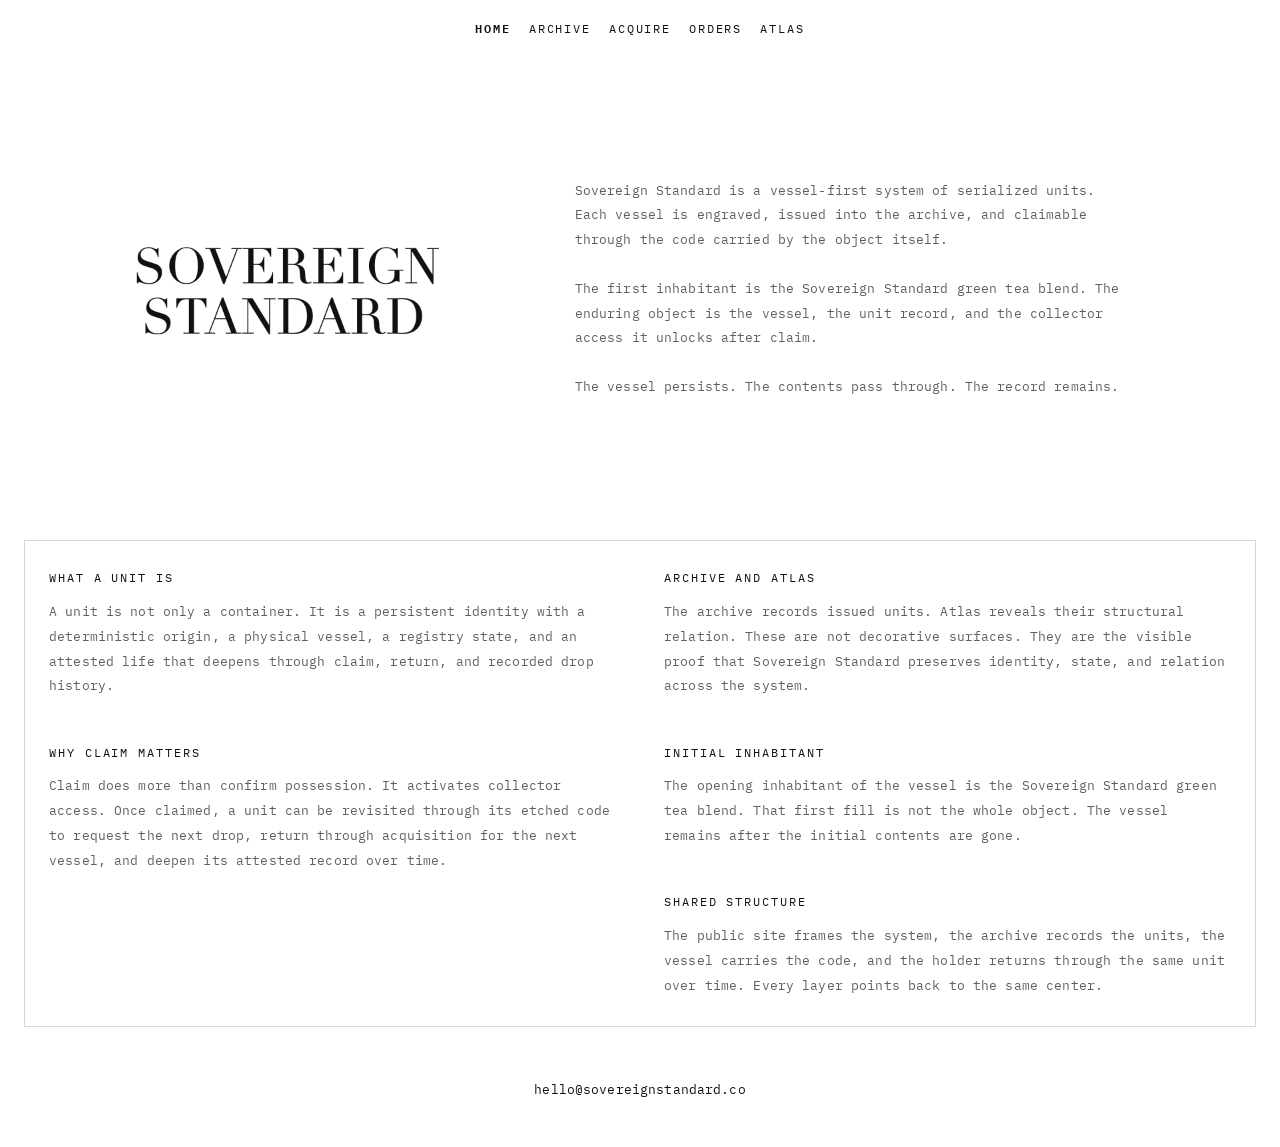
==== index.html @ 42eb6e59 "Publish site from private source" ====
<!DOCTYPE html>
<html lang="en">
<head>
  <meta charset="UTF-8">
  <meta name="viewport" content="width=device-width, initial-scale=1.0">
  <title>Sovereign Standard</title>
  <meta name="description" content="Serialized engraved vessels issued into a living archive. Claim a Sovereign Standard unit, continue through future drops, and deepen its attested record over time.">
  <link rel="canonical" href="https://sovereignstandard.co/">
  <link rel="icon" href="assets/favicons/favicon.ico" sizes="any">
  <link rel="icon" type="image/png" sizes="16x16" href="assets/favicons/favicon-16x16.png">
  <link rel="icon" type="image/png" sizes="32x32" href="assets/favicons/favicon-32x32.png">
  <link rel="icon" type="image/png" sizes="48x48" href="assets/favicons/favicon-48x48.png">
  <link rel="icon" type="image/png" sizes="64x64" href="assets/favicons/favicon-64x64.png">
  <link rel="icon" type="image/png" sizes="192x192" href="assets/favicons/android-chrome-192x192.png">
  <link rel="apple-touch-icon" sizes="180x180" href="assets/favicons/apple-touch-icon.png">
  <link rel="manifest" href="manifest.webmanifest">
  <meta property="og:type" content="website">
  <meta property="og:site_name" content="Sovereign Standard">
  <meta property="og:title" content="Sovereign Standard">
  <meta property="og:description" content="Serialized engraved vessels issued into a living archive. Claim a Sovereign Standard unit, continue through future drops, and deepen its attested record over time.">
  <meta property="og:url" content="https://sovereignstandard.co/">
  <meta property="og:image" content="https://sovereignstandard.co/assets/social-preview.svg">
  <meta name="twitter:card" content="summary_large_image">
  <meta name="twitter:title" content="Sovereign Standard">
  <meta name="twitter:description" content="Serialized engraved vessels issued into a living archive. Claim a Sovereign Standard unit, continue through future drops, and deepen its attested record over time.">
  <meta name="twitter:image" content="https://sovereignstandard.co/assets/social-preview.svg">
  <meta name="theme-color" content="#000000">
  <script>
    (() => {
      try {
        const navState = sessionStorage.getItem('sovereign-standard.nav');
        if (!navState) {
          return;
        }

        const parsed = JSON.parse(navState);
        if (!parsed || !parsed.to) {
          return;
        }

        if (parsed.to.includes('index.html') || parsed.to === '/' || parsed.to.endsWith('/')) {
          document.documentElement.classList.add('has-pending-nav');
          document.documentElement.dataset.navKind = parsed.kind || '';
          document.documentElement.dataset.navFrom = parsed.fromPage || '';
        }
      } catch {
      }
    })();
  </script>
  <link rel="stylesheet" href="style.css">
</head>
<body data-page="index">
  <main class="landing-page" aria-label="Sovereign Standard" data-fluid-root>
    <section class="landing-shell">
      <section
        class="landing-sequence is-hidden"
        aria-label="Sigil sequence"
        data-sigil-sequence
        data-sequence-mode="display"
        data-sequence-fps="8"
        data-sequence-autoplay="true"
      >
        <div class="sequence-stage">
          <img data-sequence-image alt="Sigil sequence frame">
        </div>
      </section>
    </section>
    <nav class="top-links site-object-nav" aria-label="Primary">
      <a href="index.html" class="landing-link nav-active" aria-current="page">Home</a>
      <a href="archive.html" class="landing-link" data-nav-kind="enter-archive">Archive</a>
      <a href="purchase.html" class="landing-link">Acquire</a>
      <a href="orders.html" class="landing-link">Orders</a>
      <a href="atlas.html" class="landing-link">Atlas</a>
    </nav>
    <section class="landing-intro-row" aria-label="Unit introduction">
      <section class="landing-lockup-block" aria-label="Sovereign Standard mark">
        <img
          src="assets/sovereign-standard-lockup.png"
          alt="Sovereign Standard"
          class="site-object-lockup"
          width="700"
          height="210"
        >
      </section>
      <section class="landing-brief landing-copy-block">
        <p>Sovereign Standard is a vessel-first system of serialized units. Each vessel is engraved, issued into the archive, and claimable through the code carried by the object itself.</p>
      <p>The first inhabitant is the Sovereign Standard green tea blend. The enduring object is the vessel, the unit record, and the collector access it unlocks after claim.</p>
        <p>The vessel persists. The contents pass through. The record remains.</p>
      </section>
    </section>
    <section class="panel section-stack landing-brief landing-system-section" aria-label="System structure">
      <div class="standard-unit-grid">
        <article class="standard-unit-block">
          <h3>What A Unit Is</h3>
          <p>A unit is not only a container. It is a persistent identity with a deterministic origin, a physical vessel, a registry state, and an attested life that deepens through claim, return, and recorded drop history.</p>
        </article>
        <article class="standard-unit-block">
          <h3>Why Claim Matters</h3>
          <p>Claim does more than confirm possession. It activates collector access. Once claimed, a unit can be revisited through its etched code to request the next drop, return through acquisition for the next vessel, and deepen its attested record over time.</p>
        </article>
        <article class="standard-unit-block">
          <h3>Archive And Atlas</h3>
          <p>The archive records issued units. Atlas reveals their structural relation. These are not decorative surfaces. They are the visible proof that Sovereign Standard preserves identity, state, and relation across the system.</p>
        </article>
        <article class="standard-unit-block">
          <h3>Initial Inhabitant</h3>
          <p>The opening inhabitant of the vessel is the Sovereign Standard green tea blend. That first fill is not the whole object. The vessel remains after the initial contents are gone.</p>
        </article>
        <article class="standard-unit-block">
          <h3>Shared Structure</h3>
          <p>The public site frames the system, the archive records the units, the vessel carries the code, and the holder returns through the same unit over time. Every layer points back to the same center.</p>
        </article>
      </div>
    </section>
    <section class="panel section-stack landing-brief site-contact site-contact-centered" aria-label="Contact">
      <a class="site-contact-link" href="mailto:hello@sovereignstandard.co">hello@sovereignstandard.co</a>
    </section>
  </main>
  <script src="site.js"></script>
  <script src="sigil-sequence.js"></script>
</body>
</html>
---- style.css ----
@import url("https://fonts.googleapis.com/css2?family=IBM+Plex+Mono:wght@400;500;600&display=swap");

:root {
  --bg: #ffffff;
  --panel: #ffffff;
  --panel-2: #ffffff;
  --line: #d8d8d8;
  --text: #111111;
  --muted: #5f5f5f;
  --accent: #111111;
  --mark-serif: Didot, "Bodoni 72", "Times New Roman", serif;
  --mono-sans: "IBM Plex Mono", "SFMono-Regular", Menlo, monospace;
  --step--1: 0.75rem;
  --step-0: 0.8125rem;
  --step-1: 0.9375rem;
  --step-2: clamp(1.0625rem, 0.98rem + 0.3vw, 1.18rem);
  --step-3: clamp(1.4rem, 1.08rem + 0.95vw, 1.9rem);
  --space-1: 0.35rem;
  --space-2: 0.55rem;
  --space-3: 0.8rem;
  --space-4: 1.1rem;
  --space-5: 1.5rem;
  --space-6: 2.1rem;
  --space-7: 3rem;
  --fluid-ease: cubic-bezier(0.24, 0.72, 0.3, 1);
  --fluid-duration-opacity: 220ms;
  --fluid-duration-shift: 320ms;
}

* {
  box-sizing: border-box;
}

html,
body {
  margin: 0;
  min-height: 100%;
  background: var(--bg);
  color: var(--text);
  font-family: var(--mono-sans);
}

body {
  min-height: 100vh;
}

html.has-pending-nav body {
  overflow: hidden;
}

[data-fluid-root] {
  transition:
    opacity var(--fluid-duration-opacity) var(--fluid-ease),
    transform var(--fluid-duration-shift) var(--fluid-ease),
    filter var(--fluid-duration-shift) var(--fluid-ease);
  will-change: opacity, transform, filter;
}

body.page-is-ready [data-fluid-root] {
  opacity: 1;
  transform: none;
  filter: blur(0);
}

body.page-is-entering[data-page="archive"] [data-fluid-root],
html.has-pending-nav body[data-page="archive"] [data-fluid-root] {
  opacity: 0;
  transform: translateY(3px) scale(0.998);
  filter: blur(1px);
  transition-duration: 180ms, 240ms, 240ms;
}

body.page-is-entering[data-page="unit"] [data-fluid-root],
html.has-pending-nav body[data-page="unit"] [data-fluid-root] {
  opacity: 0;
  transform: translateY(5px) scale(0.994);
  filter: blur(2px);
}

body.page-is-entering[data-page="index"] [data-fluid-root],
html.has-pending-nav body[data-page="index"] [data-fluid-root] {
  opacity: 0;
  transform: translateY(-5px) scale(1.002);
  filter: blur(2px);
}

body.page-is-exiting[data-nav-kind="enter-archive"] [data-fluid-root] {
  opacity: 0;
  transform: translateY(-2px) scale(1.001);
  filter: blur(1px);
}

body.page-is-exiting[data-nav-kind="focus-unit"] [data-fluid-root] {
  opacity: 0;
  transform: scale(0.996);
  filter: blur(2px);
}

body.page-is-exiting[data-nav-kind="return-archive"] [data-fluid-root],
body.page-is-exiting[data-nav-kind="return-index"] [data-fluid-root] {
  opacity: 0;
  transform: translateY(4px) scale(0.997);
  filter: blur(2px);
}

body.page-is-exiting[data-nav-kind="page-flow"] [data-fluid-root] {
  opacity: 0;
  transform: translateY(3px);
  filter: blur(2px);
}

.landing-page {
  width: 100%;
  max-width: 1440px;
  min-height: 100vh;
  display: grid;
  justify-items: center;
  align-content: start;
  padding: 18px 24px 44px;
  margin: 0 auto;
  position: relative;
}

.landing-shell {
  display: grid;
  gap: 0;
  justify-items: center;
  width: min(100%, 760px);
  margin: 0;
  position: relative;
  z-index: 1;
  transform: none;
}

.landing-threshold {
  min-height: 56vh;
  align-content: center;
}

.visually-hidden {
  position: absolute;
  width: 1px;
  height: 1px;
  padding: 0;
  margin: -1px;
  overflow: hidden;
  clip: rect(0, 0, 0, 0);
  white-space: nowrap;
  border: 0;
}

.landing-wordmark {
  display: block;
  width: fit-content;
  max-width: 75%;
  height: auto;
  margin: 0 auto;
  justify-self: center;
}

.landing-mark {
  display: grid;
  gap: 0.26em;
  width: fit-content;
  max-width: 100%;
  margin: 0 auto;
  color: var(--text);
  font-family: var(--mark-serif);
  font-size: clamp(2.05rem, 1.7rem + 1.35vw, 3.2rem);
  font-weight: 400;
  line-height: 0.9;
  letter-spacing: 0.075em;
  text-transform: uppercase;
  text-rendering: geometricPrecision;
  font-kerning: normal;
  font-variant-ligatures: discretionary-ligatures;
}

.landing-mark-line {
  display: block;
  width: fit-content;
  transform-origin: center center;
  white-space: nowrap;
}

.landing-mark-line-sovereign {
  letter-spacing: 0.088em;
  transform: scaleX(0.968);
}

.landing-mark-line-standard {
  letter-spacing: 0.128em;
  transform: scaleX(1.022);
}

.landing-sequence {
  position: absolute;
  inset: 0;
  display: grid;
  place-items: center;
  pointer-events: none;
}

.landing-sequence.is-hidden {
  display: none;
}

.sequence-stage {
  width: clamp(140px, 24vw, 300px);
  max-width: 100%;
  aspect-ratio: 1 / 1;
  display: grid;
  place-items: center;
}

.sequence-stage img {
  width: 100%;
  height: 100%;
  object-fit: contain;
  display: block;
}

.landing-link {
  font-size: var(--step--1);
  letter-spacing: 0.16em;
  text-transform: uppercase;
}

.landing-archive-cta {
  width: 100%;
  display: flex;
  justify-content: flex-end;
  margin-top: var(--space-6);
}

.landing-archive-button {
  display: inline-flex;
  align-items: center;
  justify-content: center;
  min-height: 40px;
  padding: 0.7rem 0.95rem;
  border: 1px solid var(--line);
}

.landing-archive-button:hover {
  text-decoration: none;
  border-color: var(--text);
}

.top-links {
  display: flex;
  flex-wrap: wrap;
  align-items: center;
  gap: var(--space-5);
  margin-bottom: var(--space-3);
}

.site-object-nav {
  width: 100%;
  justify-content: center;
  gap: var(--space-4);
  margin-bottom: var(--space-6);
}

.site-object-lockup {
  display: block;
  width: clamp(175px, 35vw, 400px);
  max-width: 100%;
  height: auto;
  margin: 0 auto;
}

.site-object-lockup-link {
  display: block;
  width: fit-content;
  margin: 0 auto;
}

.site-object-lockup-link:hover {
  text-decoration: none;
}

.site-object-nav .nav {
  color: var(--muted);
}

.site-object-nav .nav-active {
  color: var(--text);
  font-weight: 600;
}

.landing-actions-top {
  margin-bottom: var(--space-6);
}

.landing-brief {
  width: 100%;
  margin: 48px 0 0;
  display: grid;
  gap: var(--space-5);
}

.landing-intro-row {
  width: calc(100% - 36px);
  display: grid;
  grid-template-columns: minmax(220px, 0.72fr) minmax(0, 1fr);
  gap: var(--space-5);
  align-items: center;
  margin-top: var(--space-4);
}

.landing-copy-block {
  width: calc(100% - 90px);
  margin: 0 0 var(--space-6);
  justify-self: stretch;
  padding-left: 18px;
  padding-right: 18px;
  box-sizing: border-box;
  color: var(--muted);
  font-size: var(--step-0);
  line-height: 1.9;
  letter-spacing: 0.01em;
}

.landing-lockup-block {
  width: 100%;
  margin: 0 0 var(--space-6);
}

.landing-lockup-block .site-object-lockup {
  border: 0;
}

.landing-system-section {
  margin-top: var(--space-4);
  margin-bottom: var(--space-6);
}

.landing-brief-head {
  display: grid;
  gap: var(--space-2);
  max-width: none;
}

.landing-brief-head .page-intro {
  max-width: none;
}

.trust-grid,
.archive-guide-grid {
  display: grid;
  grid-template-columns: repeat(2, minmax(0, 1fr));
  gap: var(--space-4);
}

.archive-guide-grid {
  gap: calc(var(--space-4) * 3);
}

.trust-card,
.archive-guide-item {
  display: grid;
  gap: var(--space-3);
}

.trust-card {
  color: var(--muted);
  font-size: var(--step-0);
  line-height: 1.72;
  letter-spacing: 0.01em;
  gap: var(--space-2);
}

.trust-card h2 {
  font-size: var(--step--1);
  line-height: 1.5;
  font-weight: 400;
  letter-spacing: 0.16em;
}

.trust-card p {
  font-size: var(--step-0);
  line-height: 1.72;
  letter-spacing: 0.01em;
}

.landing-action-primary {
  color: var(--text);
  font-weight: 600;
}

a {
  color: inherit;
  text-decoration: none;
}

a:hover {
  text-decoration: underline;
}

.nav {
  display: inline-block;
  margin: 0;
  letter-spacing: 0.16em;
  text-transform: uppercase;
  font-size: var(--step--1);
  line-height: 1.5;
}

h1,
h2,
h3,
p {
  margin: 0;
}

h1 {
  font-size: clamp(1.6rem, 2.1vw, 2.05rem);
  font-weight: 500;
  line-height: 1.08;
  letter-spacing: 0.1em;
  text-transform: uppercase;
  font-family: var(--mono-sans);
}

h2 {
  font-size: var(--step--1);
  font-weight: 400;
  line-height: 1.45;
  letter-spacing: 0.16em;
  text-transform: uppercase;
  font-family: var(--mono-sans);
}

h3 {
  font-size: var(--step-0);
  font-weight: 500;
  line-height: 1.5;
  letter-spacing: 0.12em;
  font-family: var(--mono-sans);
  text-transform: uppercase;
}

.lede,
.muted {
  color: var(--muted);
}

.ledger-list {
  display: grid;
  gap: var(--space-4);
}

.ledger-card {
  border: 1px solid var(--line);
  padding: var(--space-4);
  display: grid;
  gap: var(--space-4);
}

.ledger-card-head {
  display: flex;
  align-items: baseline;
  justify-content: space-between;
  gap: var(--space-3);
  flex-wrap: wrap;
}

.invoice-list {
  display: grid;
  gap: var(--space-2);
  align-content: start;
}

.invoice-columns {
  display: grid;
  grid-template-columns: repeat(2, minmax(0, 1fr));
  gap: var(--space-4);
  align-items: start;
}

.invoice-row {
  display: flex;
  align-items: baseline;
  gap: var(--space-2);
  flex-wrap: wrap;
  line-height: 1.85;
  min-height: 1.85em;
}

.invoice-label {
  color: var(--muted);
  min-width: 9rem;
}

.order-grid-three {
  grid-template-columns: minmax(0, 1.7fr) minmax(6.5rem, 0.8fr) minmax(8.5rem, 1fr);
}

.lede {
  font-size: var(--step-1);
  line-height: 1.75;
  letter-spacing: 0.01em;
}

.panel {
  background: var(--panel);
  border: 1px solid var(--line);
  border-radius: 0;
  padding: calc(var(--space-5) - 0.1rem) var(--space-5);
  box-shadow: none;
}

.archive-page,
.artifact-page {
  width: 100%;
  max-width: 1440px;
  margin: 0 auto;
  padding: 18px 24px 44px;
  font-family: var(--mono-sans);
}

.page-header {
  max-width: 760px;
  margin-left: 18px;
  margin-right: 18px;
  margin-bottom: var(--space-6);
  padding-bottom: var(--space-5);
  border-bottom: 1px solid var(--line);
}

.artifact-header {
  max-width: none;
}

.archive-page .page-header,
.landing-page .artifact-header {
  max-width: none;
  margin-bottom: var(--space-4);
}

.landing-page .artifact-header {
  width: calc(100% - 36px);
  justify-self: stretch;
}

.archive-page .page-header {
  padding-bottom: 0;
}

.archive-header {
  display: grid;
  gap: 0;
  align-items: start;
}

.archive-title {
  display: grid;
  gap: 14px;
}

.archive-title::after {
  content: "";
  display: block;
  width: 100%;
  border-bottom: 1px solid var(--line);
}

.archive-guide {
  max-width: none;
  margin: var(--space-4) 0 var(--space-3);
  border: 0;
  gap: var(--space-3);
}

.site-contact,
.landing-contact {
  margin-top: var(--space-4);
  gap: var(--space-2);
  align-items: start;
}

.site-contact {
  border: 0;
  padding: 0;
  background: transparent;
}

.site-contact-centered {
  align-items: center;
  justify-items: center;
  text-align: center;
}

.site-contact-label,
.landing-contact-label {
  margin: 0;
  color: var(--muted);
  font-size: var(--step--1);
  line-height: 1.5;
  letter-spacing: 0.16em;
  text-transform: uppercase;
}

.site-contact-link,
.landing-contact-link {
  display: inline-block;
  color: var(--text);
  font-size: var(--step-0);
  line-height: 1.9;
  letter-spacing: 0.01em;
  text-transform: none;
  word-break: break-word;
}

.site-contact-link:hover,
.landing-contact-link:hover {
  text-decoration: none;
}

.archive-controls-row {
  display: flex;
  align-items: center;
  justify-content: space-between;
  gap: var(--space-4);
  flex-wrap: wrap;
}

.archive-guide-item {
  color: var(--muted);
  font-size: var(--step-0);
  line-height: 1.72;
  letter-spacing: 0.01em;
  gap: var(--space-2);
}

.archive-guide-item h3 {
  font-size: var(--step--1);
  line-height: 1.5;
  font-weight: 400;
  letter-spacing: 0.16em;
}

.page-kicker {
  margin: 0 0 var(--space-2);
  color: var(--muted);
  font-size: var(--step--1);
  letter-spacing: 0.16em;
  text-transform: uppercase;
}

.page-title {
  margin: 0;
  font-size: var(--step-3);
  line-height: 1.12;
  font-weight: 500;
  letter-spacing: 0.14em;
  text-transform: uppercase;
}

.page-intro,
.artifact-section,
.system-grid {
  color: var(--muted);
  font-size: var(--step-0);
  line-height: 1.9;
  letter-spacing: 0.01em;
}

.admin-panel {
  max-width: 720px;
}

.admin-form .order-select {
  width: 100%;
}

.page-intro {
  max-width: 44ch;
  margin: var(--space-3) 0 0;
}

.artifact-header .page-intro {
  max-width: none;
}

.archive-page .page-intro {
  max-width: none;
  white-space: normal;
  overflow-wrap: anywhere;
}

.archive-search-row {
  display: flex;
  align-items: center;
  gap: var(--space-3);
  flex-wrap: wrap;
  justify-content: flex-end;
  margin: 0;
  padding-top: var(--space-3);
  padding-bottom: var(--space-3);
}

.archive-filter-row {
  display: grid;
  gap: var(--space-4);
  margin: 0;
  padding: 0;
}

.archive-search {
  display: grid;
  max-width: 320px;
}

.archive-count {
  margin: 0;
  color: var(--muted);
  font-size: var(--step-0);
  line-height: 1.85;
  letter-spacing: 0.01em;
}

.archive-search input {
  width: 100%;
  min-height: 40px;
  border: 1px solid var(--line);
  border-radius: 0;
  background: var(--bg);
  color: var(--text);
  font: inherit;
  font-size: var(--step-0);
  line-height: 1.45;
  padding: 0.7rem 0.8rem;
  appearance: none;
}

.archive-search input:focus {
  outline: none;
  border-color: var(--text);
}

.archive-search input::placeholder {
  color: var(--muted);
}

.artifact-header,
.artifact-section {
  margin-left: 18px;
  margin-right: 18px;
}

.artifact-section {
}

.system-grid {
  column-count: 2;
  column-gap: var(--space-7);
  max-width: 980px;
  column-fill: balance;
}

.system-grid p {
  break-inside: avoid;
  margin-bottom: var(--space-5);
}

.system-grid + .site-footer,
.archive-page .system-grid + .site-footer {
  margin-top: 84px;
}

.site-footer {
  margin-top: var(--space-6);
  text-align: center;
}

.archive-page .system-grid,
.archive-page .system-grid + .site-footer,
.archive-page .system-grid ~ .site-footer {
  max-width: 980px;
}

.artifact-section strong {
  font-weight: 400;
  color: var(--text);
}

.unit-pagination {
  display: grid;
  grid-template-columns: repeat(2, minmax(0, max-content));
  gap: var(--space-4);
  align-items: center;
  justify-content: space-between;
  margin-top: var(--space-4);
  margin-bottom: var(--space-5);
}

.unit-pagination-link {
  color: var(--muted);
  font-size: var(--step--1);
  letter-spacing: 0.16em;
  text-transform: uppercase;
}

.unit-pagination-link[aria-disabled="true"] {
  opacity: 0.45;
  pointer-events: none;
  text-decoration: none;
}

.section-stack {
  display: grid;
  gap: var(--space-4);
}

.section-head {
  display: grid;
  gap: var(--space-1);
}

.continuation-history-head,
.continuation-history-head p {
  width: 100%;
  max-width: none;
}

.orders-section {
  border: 0;
}

.order-overview-layout > .state-section {
  border: 0;
}

.verification-section {
  margin-top: var(--space-4);
}

.standard-unit-section {
  margin-top: var(--space-4);
}

.standard-unit-grid {
  column-count: 2;
  column-gap: var(--space-7);
}

.standard-unit-block {
  display: grid;
  gap: var(--space-3);
  min-width: 0;
  break-inside: avoid;
  margin: 0 0 var(--space-6);
  padding-top: var(--space-1);
  padding-bottom: var(--space-1);
}

.standard-unit-block h3 {
  font-size: var(--step--1);
  line-height: 1.5;
  font-weight: 400;
  letter-spacing: 0.16em;
  text-transform: uppercase;
  color: var(--text);
}

.standard-unit-block p,
.standard-unit-list {
  color: var(--muted);
  font-size: var(--step-0);
  line-height: 1.9;
  letter-spacing: 0.01em;
}

.standard-unit-block p + p,
.standard-unit-block p + .standard-unit-list,
.standard-unit-block .standard-unit-list + p {
  margin-top: -0.1rem;
}

.standard-unit-list {
  margin: 0;
  padding-left: 1.1rem;
}

.standard-unit-list li + li {
  margin-top: 0.2rem;
}

.order-layout {
  max-width: 980px;
  display: block;
}

.order-overview-layout {
  display: grid;
  grid-template-columns: minmax(0, 1fr) auto;
  gap: var(--space-4);
  align-items: stretch;
}

.order-overview-layout > .panel {
  height: 100%;
}

.order-overview-layout .state-section {
  margin-top: 0;
}

.orders-intro-section .page-intro {
  max-width: none;
}

.order-overview-media {
  display: grid;
  padding: 0;
  overflow: hidden;
}

.order-overview-stage {
  height: 100%;
  aspect-ratio: 1 / 1;
}

.order-overview-stage img {
  display: block;
  height: 100%;
  width: auto;
  aspect-ratio: 1 / 1;
  object-fit: cover;
}

.purchase-layout {
  display: grid;
  width: 100%;
  max-width: none;
  grid-template-columns: repeat(3, minmax(0, 1fr));
  column-gap: var(--space-3);
  row-gap: var(--space-5);
  align-items: stretch;
  margin-left: 0;
  margin-right: 0;
  padding-left: 18px;
  padding-right: 18px;
}

.purchase-order-column {
  margin-right: var(--space-2);
}

.purchase-order-column,
.purchase-sequence-column {
  min-width: 0;
}

.purchase-order-column {
  border: 0;
}

.purchase-sequence-column {
  border: 0;
  display: flex;
  flex-direction: column;
  justify-content: flex-start;
}

.purchase-note {
  max-width: none;
  color: var(--muted);
}

.purchase-order-column .section-head {
  display: grid;
  gap: 1em;
}

.purchase-sequence-stage {
  width: 100%;
  aspect-ratio: 1 / 1;
  overflow: hidden;
  flex: 0 0 auto;
}

.purchase-sequence-stage img {
  width: 100%;
  height: 100%;
  object-fit: cover;
  display: block;
}

.order-form {
  max-width: none;
}

.archive-range-row,
.claim-grid {
  display: grid;
  grid-template-columns: repeat(2, minmax(0, 1fr));
  gap: 1rem;
}

.archive-filter-links {
  display: flex;
  flex-wrap: wrap;
  gap: var(--space-4);
}

.archive-filter-link {
  font-size: var(--step--1);
  letter-spacing: 0.16em;
  text-transform: uppercase;
  color: var(--muted);
  text-decoration: none;
}

.archive-filter-link:hover {
  text-decoration: none;
  color: var(--text);
}

.archive-filter-link.is-active {
  color: var(--text);
  font-weight: 600;
}

.order-grid {
  display: grid;
  grid-template-columns: repeat(2, minmax(0, 1fr));
  gap: 1rem;
}

.order-field {
  display: grid;
  gap: var(--space-2);
  min-width: 0;
  color: var(--muted);
  font-size: var(--step--1);
  letter-spacing: 0.16em;
  text-transform: uppercase;
}

.order-helper-note {
  display: block;
  max-width: 100%;
  overflow-wrap: anywhere;
  font-size: var(--step-0);
  line-height: 1.9;
  letter-spacing: 0.01em;
  text-transform: none;
}

.order-total-head {
  margin-top: var(--space-2);
}

.order-total {
  display: grid;
  gap: 0;
}

.order-type-note {
  flex: 1 1 280px;
}

.order-field input,
.order-field select,
.order-field textarea {
  width: 100%;
  min-height: 40px;
  height: 40px;
  border: 1px solid var(--line);
  border-radius: 0;
  background: var(--bg);
  color: var(--text);
  font: inherit;
  font-size: var(--step-0);
  line-height: 1.55;
  padding: 0.7rem 0.8rem;
  appearance: none;
  text-transform: none;
  letter-spacing: 0.01em;
}

.order-field input[type="number"] {
  -moz-appearance: textfield;
}

.order-field input[type="number"]::-webkit-outer-spin-button,
.order-field input[type="number"]::-webkit-inner-spin-button {
  -webkit-appearance: none;
  margin: 0;
}


.order-honeypot {
  position: absolute;
  left: -9999px;
  width: 1px;
  height: 1px;
  opacity: 0;
  pointer-events: none;
}

.order-field textarea {
  resize: vertical;
  min-height: 160px;
}

.order-field input:focus,
.order-field select:focus,
.order-field textarea:focus {
  outline: none;
  border-color: var(--text);
}

.order-panel {
  display: grid;
  gap: var(--space-4);
  padding: var(--space-4) 0 0;
  border-top: 1px solid var(--line);
}

.order-panel.is-hidden {
  display: none;
}

.order-actions {
  display: grid;
  gap: var(--space-3);
}

.order-submit {
  appearance: none;
  width: fit-content;
  min-height: 40px;
  border: 1px solid var(--text);
  background: transparent;
  color: var(--text);
  font: inherit;
  font-size: var(--step--1);
  letter-spacing: 0.16em;
  text-transform: uppercase;
  padding: 0.75rem 0.95rem;
  cursor: pointer;
}

.order-submit:hover {
  background: var(--text);
  color: var(--bg);
}

.order-submit[disabled] {
  opacity: 0.42;
  color: var(--muted);
  border-color: var(--line);
  background: transparent;
  cursor: not-allowed;
}

.order-status[data-tone="success"] {
  color: var(--text);
}

.order-status[data-tone="error"] {
  color: #7a2d2d;
}

.state-section {
  margin-top: var(--space-3);
}

.unit-state-section {
  border: 0;
}

.unit-identity-section,
.unit-entry-section,
.holder-panel-section {
  margin-top: var(--space-4);
}

.continuation-history-head {
  margin-top: var(--space-4);
}

.unit-identity-grid {
  display: grid;
  grid-template-columns: minmax(280px, 0.95fr) minmax(0, 1.25fr);
  gap: var(--space-4);
  align-items: start;
}

.unit-threshold-panel {
  padding-right: var(--space-2);
}

.unit-summary-grid {
  display: grid;
  grid-template-columns: repeat(3, minmax(0, 1fr));
  gap: var(--space-3);
}

.unit-summary-card {
  border: 1px solid var(--line);
  padding: var(--space-3);
  display: grid;
  gap: var(--space-2);
  min-height: 110px;
}

.unit-summary-card-wide {
  grid-column: span 3;
}

.unit-summary-label {
  margin: 0;
  color: var(--muted);
  font-size: var(--step--1);
  letter-spacing: 0.16em;
  text-transform: uppercase;
}

.unit-summary-value {
  margin: 0;
  color: var(--text);
  font-size: var(--step-0);
  line-height: 1.65;
  letter-spacing: 0.01em;
}

.unit-entry-panel,
.holder-panel {
  display: grid;
  gap: var(--space-4);
}

.holder-panel {
  margin-top: var(--space-5);
}

.entry-panel-copy,
.holder-panel-empty {
  max-width: 72ch;
}

.entry-panel-copy-compact {
  max-width: 60ch;
}

.entry-access-shell {
  display: grid;
  grid-template-columns: minmax(220px, 0.72fr) minmax(0, 1fr);
  gap: var(--space-4);
  align-items: start;
}

.entry-access-status {
  border: 1px solid var(--line);
  padding: var(--space-4);
  display: grid;
  gap: var(--space-2);
}

.entry-access-label,
.holder-status-label {
  margin: 0;
  color: var(--muted);
  font-size: var(--step--1);
  letter-spacing: 0.16em;
  text-transform: uppercase;
}

.entry-access-value,
.holder-status-value {
  margin: 0;
  color: var(--text);
  font-size: var(--step-1);
  line-height: 1.6;
}

.entry-access-note,
.holder-status-note {
  margin: 0;
  color: var(--muted);
}

.holder-status-grid {
  display: grid;
  grid-template-columns: repeat(auto-fit, minmax(180px, 1fr));
  gap: var(--space-3);
}

.holder-request-shell {
  display: grid;
  grid-template-columns: repeat(2, minmax(0, 1fr));
  gap: var(--space-3);
  align-items: start;
  width: min(100%, 760px);
  max-width: 100%;
}

.holder-request-card,
.holder-status-card {
  padding: 0;
  display: grid;
  gap: var(--space-3);
}

.holder-readout {
  min-height: 100%;
  align-content: start;
}

.holder-request-state {
  margin: 0;
  color: var(--text);
  font-size: clamp(1.3rem, 2vw, 1.7rem);
  line-height: 1.25;
  letter-spacing: 0.02em;
}

.holder-request-copy {
  margin: 0;
  color: var(--text);
  font-size: var(--step-0);
  line-height: 1.8;
  letter-spacing: 0.01em;
}

.holder-panel-grid {
  display: grid;
  grid-template-columns: repeat(2, minmax(0, 1fr));
  gap: var(--space-4);
}

.holder-panel-grid-single {
  grid-template-columns: minmax(0, 1fr);
}

.holder-panel-block {
  display: grid;
  gap: var(--space-3);
  padding-top: var(--space-1);
}

.holder-panel-block h3 {
  margin: 0;
  color: var(--text);
  font-size: var(--step--1);
  line-height: 1.5;
  font-weight: 400;
  letter-spacing: 0.16em;
  text-transform: uppercase;
}

.holder-panel-block p,
.entry-panel-copy p {
  margin: 0;
}

.state-panel,
.state-block,
.claim-form {
  display: grid;
  gap: var(--space-4);
}

.state-label {
  color: var(--text);
  font-size: clamp(1rem, 1.8vw, 1.2rem);
  letter-spacing: 0.18em;
  text-transform: uppercase;
}

.state-detail {
  color: var(--text);
  font-size: var(--step-0);
  line-height: 1.8;
}

.claim-actions {
  display: grid;
  gap: var(--space-3);
  justify-items: stretch;
}

.claim-actions-inline {
  grid-template-columns: repeat(auto-fit, minmax(180px, max-content));
  align-items: start;
}

.claim-note {
  width: 100%;
  max-width: none;
  white-space: normal;
}

.claim-actions .order-submit {
  justify-self: start;
}

.order-submit-secondary {
  background: transparent;
  color: var(--muted);
  border-color: var(--line);
}

.order-submit-secondary:hover,
.order-submit-secondary:focus-visible {
  color: var(--text);
  border-color: var(--text);
}

.code-wrap {
  overflow-wrap: anywhere;
  word-break: break-word;
}

html:has(body[data-page="atlas"]),
body[data-page="atlas"] {
  min-height: 100%;
  background: #000000;
  overflow-x: hidden;
  overflow-y: auto;
}

.atlas-screen {
  width: 100%;
  max-width: 1440px;
  margin: 0 auto;
  position: relative;
  display: block;
  min-height: 100dvh;
  padding: 18px 24px 44px;
  color: #ffffff;
  background: #000000;
  overflow: visible;
}

.atlas-lockup {
  filter: invert(1);
}

.atlas-screen .site-object-nav .nav {
  color: rgba(255, 255, 255, 0.62);
}

.atlas-screen .site-object-nav .nav-active {
  color: #ffffff;
}

.atlas-header {
  max-width: none;
  margin-bottom: var(--space-4);
  padding-bottom: 0;
  border-bottom: 0;
}

.atlas-header .page-title {
  color: #ffffff;
}

.atlas-title-block::after {
  content: "";
  display: block;
  width: 100%;
  margin-top: var(--space-5);
  border-bottom: 1px solid #b8b8b8;
}

.atlas-header-row {
  display: flex;
  align-items: start;
  justify-content: flex-start;
  flex-wrap: wrap;
  gap: var(--space-3);
  margin-top: var(--space-6);
}

.atlas-intro {
  max-width: none;
  margin: 0;
  color: rgba(255, 255, 255, 0.66);
}

.atlas-screen::before {
  content: "";
  position: fixed;
  inset: 0;
  pointer-events: none;
  background-image:
    linear-gradient(rgba(255, 255, 255, 0.04) 1px, transparent 1px),
    linear-gradient(90deg, rgba(255, 255, 255, 0.04) 1px, transparent 1px);
  background-size: 36px 36px;
  opacity: 0.18;
}

.atlas-readout-link {
  color: inherit;
  text-decoration: none;
}

.atlas-overlay-kicker,
.atlas-readout-row span {
  color: rgba(255, 255, 255, 0.62);
  font-size: 0.68rem;
  letter-spacing: 0.18em;
  text-transform: uppercase;
}

.atlas-inline-button {
  appearance: none;
  border: 1px solid rgba(255, 255, 255, 0.3);
  border-radius: 0;
  background: #000000;
  color: inherit;
  cursor: pointer;
  transition: border-color 140ms ease, background-color 140ms ease, opacity 140ms ease;
}

.atlas-inline-button:hover {
  border-color: #ffffff;
  background: #111111;
}

.atlas-search {
  display: flex;
  align-items: center;
  gap: 0.45rem;
}

.atlas-search input {
  width: 72px;
  min-height: 30px;
  padding: 0 0.45rem;
  background: #000000;
  color: #ffffff;
  border: 1px solid rgba(255, 255, 255, 0.3);
  outline: none;
  box-shadow: none;
  appearance: none;
}

.atlas-search input::placeholder {
  color: rgba(255, 255, 255, 0.62);
  opacity: 1;
  letter-spacing: 0.18em;
  text-transform: uppercase;
}

.atlas-search input:focus,
.atlas-search input:focus-visible {
  outline: none;
  box-shadow: none;
  border-color: rgba(255, 255, 255, 0.68);
}

.atlas-search-total {
  color: rgba(255, 255, 255, 0.62);
  font-size: 0.68rem;
  letter-spacing: 0.18em;
  text-transform: uppercase;
  white-space: nowrap;
}

.atlas-field {
  position: relative;
  width: 100%;
  aspect-ratio: 1600 / 900;
  min-height: clamp(320px, 42vw, 640px);
  border: 0;
  overflow: hidden;
}

.atlas-topology {
  position: absolute;
  inset: 0;
  display: block;
  width: 100%;
  height: 100%;
}

.atlas-overlay {
  position: relative;
  z-index: 1;
  border: 1px solid rgba(255, 255, 255, 0.42);
  background: rgba(0, 0, 0, 0.76);
  padding: 0.55rem 0.68rem;
}

.atlas-readout-row {
  display: flex;
  justify-content: space-between;
  gap: 0.55rem;
  align-items: baseline;
}

.atlas-edge {
  stroke-linecap: square;
  vector-effect: non-scaling-stroke;
}

.atlas-grid,
.atlas-topology-guides,
.atlas-topology-edges,
.atlas-topology-regions {
  pointer-events: none;
}

.atlas-grid-line {
  stroke: rgba(255, 255, 255, 0.06);
  stroke-width: 1;
  vector-effect: non-scaling-stroke;
  shape-rendering: crispEdges;
}

.atlas-grid-point {
  shape-rendering: crispEdges;
}

.atlas-grid-point-minor {
  fill: rgba(255, 255, 255, 0.1);
}

.atlas-grid-point-major {
  fill: rgba(255, 255, 255, 0.22);
}

.atlas-guide {
  fill: none;
  vector-effect: non-scaling-stroke;
}

.atlas-guide-axis {
  stroke: rgba(255, 255, 255, 0.05);
  stroke-width: 1;
  stroke-dasharray: 2 10;
}

.atlas-guide-reticle {
  stroke: rgba(255, 255, 255, 0.9);
  stroke-width: 1.4;
}

.atlas-edge-neighbor {
  stroke: #ffffff;
  stroke-width: 1.4;
  opacity: 1;
}

.atlas-region {
  opacity: 0.48;
}

.atlas-region.is-active {
  opacity: 1;
}

.atlas-region-tag {
  fill: rgba(0, 0, 0, 0.9);
  stroke: rgba(255, 255, 255, 0.16);
  stroke-width: 1;
}

.atlas-region-label {
  fill: rgba(255, 255, 255, 0.66);
  font-size: 8px;
  letter-spacing: 0.16em;
  text-anchor: middle;
}

.atlas-region.is-active .atlas-region-tag {
  stroke: rgba(255, 255, 255, 0.4);
}

.atlas-region.is-active .atlas-region-label {
  fill: rgba(255, 255, 255, 0.96);
}

.atlas-node {
  cursor: pointer;
  transform-origin: center;
  transition: transform 460ms cubic-bezier(0.22, 1, 0.36, 1), opacity 220ms ease;
  outline: none;
}

.atlas-node-dot,
.atlas-node-hitbox,
.atlas-node-halo,
.atlas-node-label {
  transition: transform 240ms ease, opacity 240ms ease, width 240ms ease, height 240ms ease, stroke 240ms ease, fill 240ms ease;
}

.atlas-node-dot,
.atlas-node-halo,
.atlas-node-label {
  pointer-events: none;
}

.atlas-node-hitbox {
  fill: transparent;
  stroke: none;
  pointer-events: all;
}

.atlas-node-halo {
  fill: none;
  stroke: rgba(255, 255, 255, 0.62);
  stroke-width: 1.2;
  opacity: 0;
  shape-rendering: crispEdges;
}

.atlas-node-dot {
  opacity: var(--node-base-opacity, 0.56);
  stroke: #ffffff;
  stroke-width: 1.3;
  shape-rendering: crispEdges;
  fill: var(--node-fill, rgba(255, 255, 255, 0.92));
}

.atlas-node-label {
  fill: rgba(255, 255, 255, 0.92);
  font-size: 10px;
  text-anchor: middle;
  opacity: 0;
}

.atlas-node.is-active .atlas-node-halo {
  opacity: 1;
  stroke: rgba(255, 255, 255, 0.86);
}

.atlas-node.is-selected .atlas-node-dot {
  opacity: 1;
  stroke: #ffffff;
  stroke-width: 1.3;
  fill: var(--node-fill, rgba(255, 255, 255, 0.92));
}

.atlas-node.is-selected .atlas-node-halo {
  opacity: 1;
  stroke: #ffffff;
}

.atlas-node.is-hovered .atlas-node-dot {
  opacity: 1;
  stroke: #ffffff;
  stroke-width: 1.3;
  fill: var(--node-fill, rgba(255, 255, 255, 0.92));
}

.atlas-node.is-hovered .atlas-node-halo {
  opacity: 1;
  stroke: #ffffff;
}

.atlas-node.role-anchor .atlas-node-dot {
  stroke-width: 1.3;
}

.atlas-node.role-bridge .atlas-node-dot {
  stroke-dasharray: 1 1.4;
}

.atlas-node.role-frontier .atlas-node-dot {
  opacity: 0.9;
}

.atlas-node.role-drift .atlas-node-dot {
  stroke-width: 0.7;
}

.atlas-node.role-interior .atlas-node-dot {
  --node-fill: rgba(255, 255, 255, 0.92);
}

.atlas-node.state-sealed .atlas-node-dot {
  --node-fill: #ffffff;
}

.atlas-node.state-collected .atlas-node-dot {
  --node-fill: rgba(0, 0, 0, 0.1);
}

.atlas-node.state-reserved .atlas-node-dot,
.atlas-node.state-node .atlas-node-dot {
  --node-fill: #000000;
}

.atlas-node.is-active .atlas-node-label {
  opacity: 1;
}

.atlas-node.is-hovered .atlas-node-label {
  opacity: 1;
}

.atlas-node.is-selected .atlas-node-label {
  opacity: 1;
  fill: #ffffff;
}

.atlas-node.is-neighbor .atlas-node-dot {
  opacity: min(1, calc(var(--node-base-opacity, 0.56) + 0.32));
  stroke: #ffffff;
  stroke-width: 1.3;
  fill: var(--node-fill, rgba(255, 255, 255, 0.92));
}

.atlas-node.is-other .atlas-node-dot {
  opacity: calc(var(--node-base-opacity, 0.56) * 0.28);
}

.atlas-node:focus-visible .atlas-node-label {
  opacity: 1;
}

.atlas-node:focus,
.atlas-node:focus-visible {
  outline: none;
}

.atlas-field-shell {
  display: grid;
  gap: var(--space-6);
  width: 100%;
}

.atlas-readout-meta {
  margin-top: 0;
  display: grid;
  justify-items: start;
  gap: var(--space-2);
}

.atlas-readout-dock {
  width: min(100%, 25vw, 28rem);
  max-width: 100%;
  min-height: 132px;
  pointer-events: auto;
  border: 0;
  background: transparent;
  padding: 0;
}

.atlas-readout-head {
  display: flex;
  justify-content: space-between;
  align-items: start;
  gap: 0.8rem;
  flex-wrap: wrap;
}

.atlas-readout-title {
  margin: 0;
  font-size: 0.88rem;
  letter-spacing: 0.08em;
}

.atlas-readout-subtitle {
  margin: 0.18rem 0 0;
  color: rgba(255, 255, 255, 0.62);
  font-size: 0.54rem;
  letter-spacing: 0.16em;
}

.atlas-readout-link {
  padding: 0.22rem 0.45rem;
  border: 1px solid rgba(255, 255, 255, 0.28);
  font-size: 0.62rem;
  letter-spacing: 0.14em;
}

.atlas-readout-grid {
  display: grid;
  gap: 0.25rem;
  margin-top: 0.38rem;
}

.atlas-readout-row strong {
  font-size: 0.68rem;
  font-weight: 500;
}

.atlas-readout-neighbors {
  display: grid;
  grid-template-columns: repeat(4, minmax(0, 1fr));
  gap: 0.3rem;
  margin-top: 0.6rem;
}

.atlas-inline-button {
  display: grid;
  gap: 0.15rem;
  align-items: center;
  min-height: 24px;
  padding: 0.12rem 0.2rem;
  font-size: 0.56rem;
  text-align: left;
}

.atlas-inline-button strong {
  font-size: 0.62rem;
}

.unit-grid {
  display: grid;
  grid-template-columns: repeat(auto-fit, minmax(220px, 1fr));
  gap: var(--space-4);
}

.unit-card {
  display: grid;
  gap: var(--space-4);
  text-decoration: none;
}

.unit-card img,
.artifact-grid img {
  width: 100%;
  border-radius: 0;
  background: white;
  border: 1px solid var(--line);
}

.artifact-grid {
  display: grid;
  grid-template-columns: repeat(auto-fit, minmax(280px, 1fr));
  gap: var(--space-5);
  margin-top: var(--space-5);
}

.artifact-figure {
  display: grid;
  gap: var(--space-3);
}

.artifact-figure h3 {
  margin-left: 2px;
  font-weight: 400;
  font-size: var(--step--1);
  letter-spacing: 0.16em;
  text-transform: uppercase;
}

#gallery {
  display: grid;
  grid-template-columns: repeat(4, minmax(0, 1fr));
  gap: 0;
  justify-content: stretch;
  margin: var(--space-4) 0 0;
  padding-bottom: var(--space-4);
  width: 100%;
}

.gallery-empty {
  grid-column: 1 / -1;
  width: 100%;
  margin: 0;
  text-align: left;
}

.artifact-card {
  display: grid;
  place-items: center;
  padding: 0;
  text-align: center;
  min-width: 0;
  aspect-ratio: 1 / 1;
  background: transparent;
  border: 0;
  box-shadow: none;
  transition: opacity 120ms ease;
}

.artifact-card.state-claimable {
  background: #ffffff;
}

.artifact-card.state-default {
  background: rgba(0, 0, 0, 0.1);
}

.artifact-card.state-partner {
  background: #000000;
}

.artifact-card:hover,
.artifact-card:focus-within {
  opacity: 0.9;
}

.artifact-card.state-claimable:hover,
.artifact-card.state-default:hover,
.artifact-card.state-default:focus-within {
  opacity: 1;
}

.artifact-link {
  display: grid;
  align-content: center;
  justify-items: center;
  width: 100%;
  height: 100%;
  padding: 0;
  background: transparent;
  transition: background-color 120ms ease;
}

.artifact-link:hover {
  text-decoration: none;
}

.artifact-link:hover,
.artifact-link:focus-visible {
  background: transparent;
}

.artifact-card.state-claimable .artifact-link:hover,
.artifact-card.state-claimable .artifact-link:focus-visible,
.artifact-card.state-default .artifact-link:hover,
.artifact-card.state-default .artifact-link:focus-visible {
  background: rgba(0, 0, 0, 0.1);
}

.artifact-link:hover img,
.artifact-link:focus-visible img {
  filter: none;
}

.artifact-link:hover code,
.artifact-link:focus-visible code {
  background: transparent;
  color: inherit;
}

.artifact-card img {
  display: block;
  width: 100%;
  aspect-ratio: 1 / 1;
  height: auto;
  object-fit: contain;
  margin: 0 auto 12px;
  border: 0;
  background: transparent;
  transition: filter 120ms ease, opacity 120ms ease, transform 120ms ease;
}

.artifact-card.state-claimable img {
  opacity: 1;
  transform: none;
  filter: none;
}

.artifact-card.state-default img {
  opacity: 1;
  transform: none;
  filter: none;
}

.artifact-card.state-partner img {
  opacity: 1;
  transform: none;
  filter: invert(1);
}

.artifact-grid img {
  border: 0;
  background: transparent;
}

.artifact-card code {
  display: inline-block;
  color: #717171;
  font-family: var(--mono-sans);
  font-size: var(--step--1);
  line-height: 1.5;
  font-weight: 400;
  letter-spacing: 0;
  text-transform: none;
  padding: 0 0.2rem;
  transition: color 120ms ease, background-color 120ms ease;
}

.artifact-card.state-claimable code,
.artifact-card.state-default code,
.artifact-card.state-partner code {
  color: var(--text);
}

.artifact-card.state-partner code {
  color: #ffffff;
}

.artifact-card-meta {
  display: grid;
  gap: var(--space-1);
  justify-items: center;
  padding-bottom: var(--space-3);
}

.artifact-card-meta span {
  color: #808080;
  font-size: 10px;
  letter-spacing: 0.16em;
  text-transform: uppercase;
}

.artifact-card.state-claimable .artifact-card-meta span,
.artifact-card.state-default .artifact-card-meta span {
  color: var(--text);
}

.artifact-card.state-partner .artifact-card-meta span {
  color: #ffffff;
  letter-spacing: 0.18em;
}

.verification-list {
  display: grid;
  grid-template-columns: repeat(2, minmax(0, 1fr));
  gap: var(--space-5);
}

.verification-column {
  display: grid;
  align-content: start;
  gap: var(--space-5);
  min-width: 0;
}

.verification-group {
  display: grid;
  align-content: start;
  gap: var(--space-3);
  padding-top: 0.2rem;
  min-width: 0;
}

.verification-column .verification-group + .verification-group {
  border-top: 1px solid var(--line);
  padding-top: var(--space-4);
}

.verification-group h3 {
  font-size: var(--step--1);
  line-height: 1.5;
  font-weight: 400;
  letter-spacing: 0.16em;
  text-transform: uppercase;
  color: var(--text);
  margin: 0;
  padding-bottom: 0.2rem;
}

.verification-list div,
.verification-list span,
.verification-list strong,
.verification-list p {
  font-size: var(--step-0);
  line-height: 1.85;
  min-width: 0;
  overflow-wrap: anywhere;
}

.verification-group > div > span:first-child {
  display: inline-block;
  font-size: var(--step--1);
  line-height: 1.5;
  font-weight: 400;
  letter-spacing: 0.16em;
  text-transform: uppercase;
  color: var(--text);
}

.verification-list div {
  padding-bottom: 0.35rem;
}

.code {
  font-family: var(--mono-sans);
  font-size: var(--step-0);
  color: var(--text);
  white-space: normal;
  overflow-wrap: anywhere;
}

@media (max-width: 900px) {
  .site-object-nav {
    margin-top: var(--space-3);
  }

  .entry-access-shell,
  .holder-status-grid,
  .unit-identity-grid,
  .holder-panel-grid {
    grid-template-columns: 1fr;
  }

  .unit-summary-grid {
    grid-template-columns: repeat(2, minmax(0, 1fr));
  }

  .atlas-readout-dock {
    width: 100%;
    min-height: 168px;
  }
}

@media (max-width: 640px) {
  .landing-page,
  .archive-page,
  .artifact-page {
    padding: 12px;
  }

  .site-object-lockup {
    width: clamp(150px, 42.5vw, 275px);
  }

  .sequence-stage {
    width: clamp(120px, 34vw, 220px);
  }

  .purchase-layout {
    grid-template-columns: minmax(0, 1fr);
  }

  .landing-intro-row {
    width: 100%;
    grid-template-columns: 1fr;
    gap: var(--space-4);
  }

  .landing-lockup-block {
    max-width: 320px;
    justify-self: center;
  }

  .purchase-sequence-column {
    display: block;
  }

  .order-overview-layout {
    grid-template-columns: 1fr;
  }

  .unit-pagination {
    grid-template-columns: 1fr;
    gap: 0.6rem;
    justify-content: start;
  }

  .unit-summary-grid,
  .holder-status-grid,
  .holder-panel-grid {
    grid-template-columns: 1fr;
  }

  .holder-request-shell {
    grid-template-columns: 1fr;
  }

  .unit-summary-card-wide {
    grid-column: auto;
  }

  #gallery {
    grid-template-columns: repeat(2, minmax(0, 1fr));
  }

  .verification-list {
    grid-template-columns: 1fr;
  }

  .ledger-list {
    grid-template-columns: 1fr;
  }

  .invoice-columns {
    grid-template-columns: 1fr;
  }

  .standard-unit-grid {
    column-count: 1;
  }

  .trust-grid,
  .archive-guide-grid {
    grid-template-columns: 1fr;
  }

  .archive-range-row,
  .claim-grid,
  .order-grid,
  .order-grid-three {
    grid-template-columns: 1fr;
  }

  .system-grid {
    column-count: 1;
  }

  .atlas-screen {
    padding: 12px;
  }

  .atlas-readout-dock {
    width: 100%;
    min-height: 212px;
  }

  .atlas-readout-neighbors {
    grid-template-columns: repeat(2, minmax(0, 1fr));
  }
}
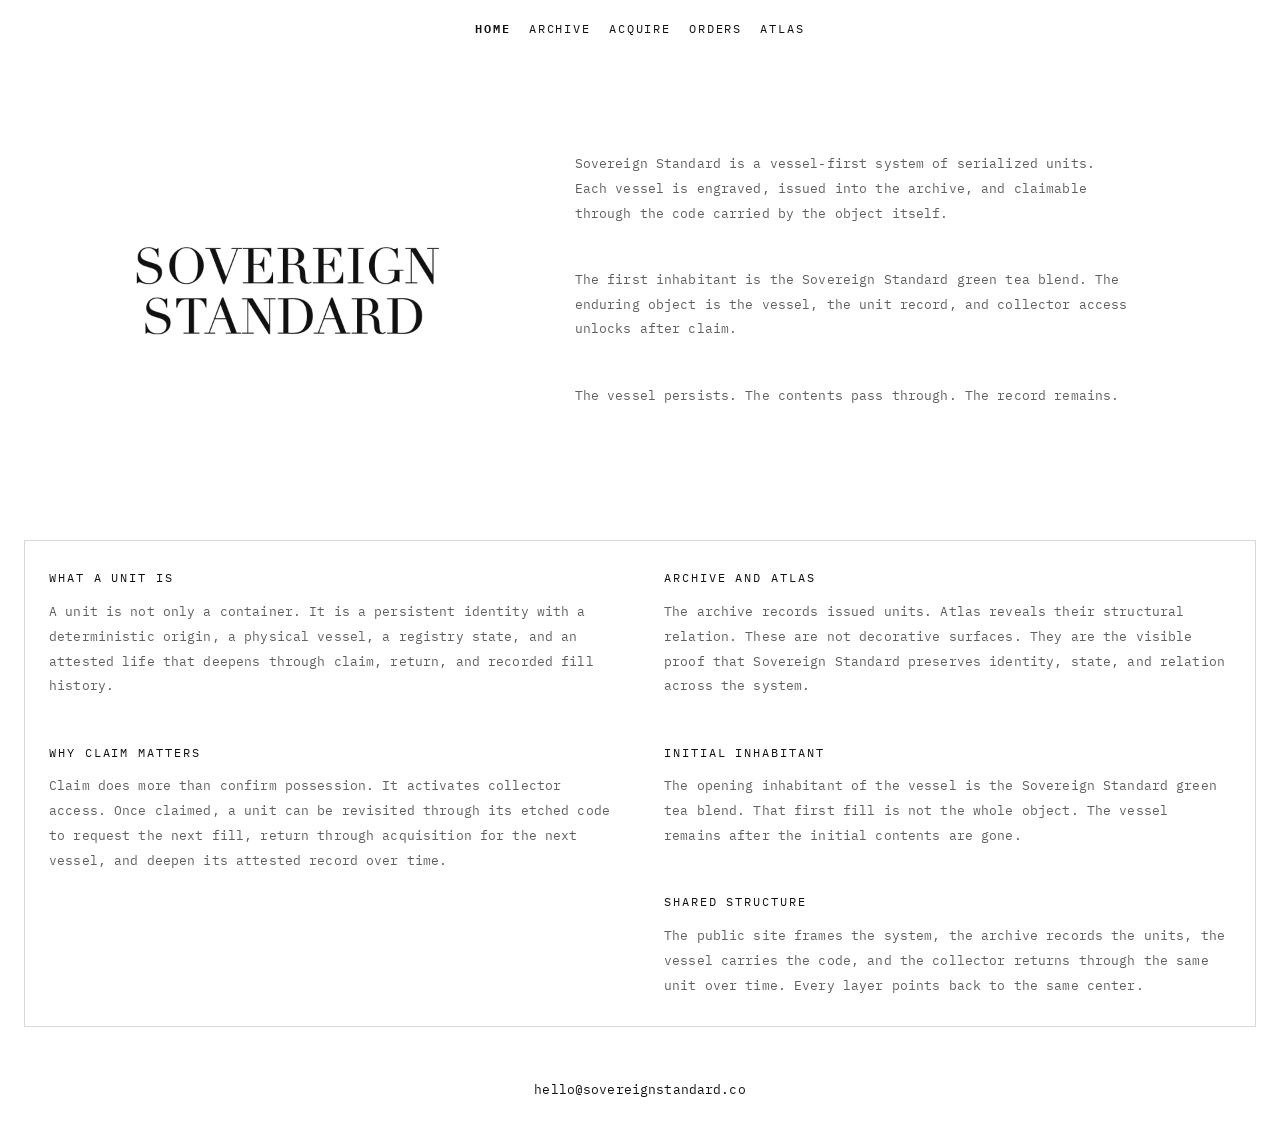
==== commit bc73bdaf: "Publish site from private source" ====
--- a/index.html
+++ b/index.html
@@ -4,7 +4,7 @@
   <meta charset="UTF-8">
   <meta name="viewport" content="width=device-width, initial-scale=1.0">
   <title>Sovereign Standard</title>
-  <meta name="description" content="Serialized engraved vessels issued into a living archive. Claim a Sovereign Standard unit, continue through future drops, and deepen its attested record over time.">
+  <meta name="description" content="Serialized engraved vessels issued into a living archive. Claim a Sovereign Standard unit, continue through future fills, and deepen its attested record over time.">
   <link rel="canonical" href="https://sovereignstandard.co/">
   <link rel="icon" href="assets/favicons/favicon.ico" sizes="any">
   <link rel="icon" type="image/png" sizes="16x16" href="assets/favicons/favicon-16x16.png">
@@ -17,12 +17,12 @@
   <meta property="og:type" content="website">
   <meta property="og:site_name" content="Sovereign Standard">
   <meta property="og:title" content="Sovereign Standard">
-  <meta property="og:description" content="Serialized engraved vessels issued into a living archive. Claim a Sovereign Standard unit, continue through future drops, and deepen its attested record over time.">
+  <meta property="og:description" content="Serialized engraved vessels issued into a living archive. Claim a Sovereign Standard unit, continue through future fills, and deepen its attested record over time.">
   <meta property="og:url" content="https://sovereignstandard.co/">
   <meta property="og:image" content="https://sovereignstandard.co/assets/social-preview.svg">
   <meta name="twitter:card" content="summary_large_image">
   <meta name="twitter:title" content="Sovereign Standard">
-  <meta name="twitter:description" content="Serialized engraved vessels issued into a living archive. Claim a Sovereign Standard unit, continue through future drops, and deepen its attested record over time.">
+  <meta name="twitter:description" content="Serialized engraved vessels issued into a living archive. Claim a Sovereign Standard unit, continue through future fills, and deepen its attested record over time.">
   <meta name="twitter:image" content="https://sovereignstandard.co/assets/social-preview.svg">
   <meta name="theme-color" content="#000000">
   <script>
@@ -51,20 +51,6 @@
 </head>
 <body data-page="index">
   <main class="landing-page" aria-label="Sovereign Standard" data-fluid-root>
-    <section class="landing-shell">
-      <section
-        class="landing-sequence is-hidden"
-        aria-label="Sigil sequence"
-        data-sigil-sequence
-        data-sequence-mode="display"
-        data-sequence-fps="8"
-        data-sequence-autoplay="true"
-      >
-        <div class="sequence-stage">
-          <img data-sequence-image alt="Sigil sequence frame">
-        </div>
-      </section>
-    </section>
     <nav class="top-links site-object-nav" aria-label="Primary">
       <a href="index.html" class="landing-link nav-active" aria-current="page">Home</a>
       <a href="archive.html" class="landing-link" data-nav-kind="enter-archive">Archive</a>
@@ -84,7 +70,7 @@
       </section>
       <section class="landing-brief landing-copy-block">
         <p>Sovereign Standard is a vessel-first system of serialized units. Each vessel is engraved, issued into the archive, and claimable through the code carried by the object itself.</p>
-      <p>The first inhabitant is the Sovereign Standard green tea blend. The enduring object is the vessel, the unit record, and the collector access it unlocks after claim.</p>
+        <p>The first inhabitant is the Sovereign Standard green tea blend. The enduring object is the vessel, the unit record, and collector access unlocks after claim.</p>
         <p>The vessel persists. The contents pass through. The record remains.</p>
       </section>
     </section>
@@ -92,11 +78,11 @@
       <div class="standard-unit-grid">
         <article class="standard-unit-block">
           <h3>What A Unit Is</h3>
-          <p>A unit is not only a container. It is a persistent identity with a deterministic origin, a physical vessel, a registry state, and an attested life that deepens through claim, return, and recorded drop history.</p>
+          <p>A unit is not only a container. It is a persistent identity with a deterministic origin, a physical vessel, a registry state, and an attested life that deepens through claim, return, and recorded fill history.</p>
         </article>
         <article class="standard-unit-block">
           <h3>Why Claim Matters</h3>
-          <p>Claim does more than confirm possession. It activates collector access. Once claimed, a unit can be revisited through its etched code to request the next drop, return through acquisition for the next vessel, and deepen its attested record over time.</p>
+          <p>Claim does more than confirm possession. It activates collector access. Once claimed, a unit can be revisited through its etched code to request the next fill, return through acquisition for the next vessel, and deepen its attested record over time.</p>
         </article>
         <article class="standard-unit-block">
           <h3>Archive And Atlas</h3>
@@ -108,7 +94,7 @@
         </article>
         <article class="standard-unit-block">
           <h3>Shared Structure</h3>
-          <p>The public site frames the system, the archive records the units, the vessel carries the code, and the holder returns through the same unit over time. Every layer points back to the same center.</p>
+          <p>The public site frames the system, the archive records the units, the vessel carries the code, and the collector returns through the same unit over time. Every layer points back to the same center.</p>
         </article>
       </div>
     </section>
@@ -117,6 +103,5 @@
     </section>
   </main>
   <script src="site.js"></script>
-  <script src="sigil-sequence.js"></script>
 </body>
 </html>
--- a/style.css
+++ b/style.css
@@ -121,17 +121,6 @@
   position: relative;
 }
 
-.landing-shell {
-  display: grid;
-  gap: 0;
-  justify-items: center;
-  width: min(100%, 760px);
-  margin: 0;
-  position: relative;
-  z-index: 1;
-  transform: none;
-}
-
 .landing-threshold {
   min-height: 56vh;
   align-content: center;
@@ -191,18 +180,6 @@
 .landing-mark-line-standard {
   letter-spacing: 0.128em;
   transform: scaleX(1.022);
-}
-
-.landing-sequence {
-  position: absolute;
-  inset: 0;
-  display: grid;
-  place-items: center;
-  pointer-events: none;
-}
-
-.landing-sequence.is-hidden {
-  display: none;
 }
 
 .sequence-stage {
@@ -322,6 +299,10 @@
   letter-spacing: 0.01em;
 }
 
+.landing-copy-block > p {
+  margin: 0 0 var(--space-4);
+}
+
 .landing-lockup-block {
   width: 100%;
   margin: 0 0 var(--space-6);
@@ -841,6 +822,10 @@
   margin-top: var(--space-4);
 }
 
+body[data-page="unit"] .standard-unit-section {
+  margin-top: 0;
+}
+
 .standard-unit-grid {
   column-count: 2;
   column-gap: var(--space-7);
@@ -895,7 +880,7 @@
 
 .order-overview-layout {
   display: grid;
-  grid-template-columns: minmax(0, 1fr) auto;
+  grid-template-columns: minmax(0, 1fr);
   gap: var(--space-4);
   align-items: stretch;
 }
@@ -910,25 +895,6 @@
 
 .orders-intro-section .page-intro {
   max-width: none;
-}
-
-.order-overview-media {
-  display: grid;
-  padding: 0;
-  overflow: hidden;
-}
-
-.order-overview-stage {
-  height: 100%;
-  aspect-ratio: 1 / 1;
-}
-
-.order-overview-stage img {
-  display: block;
-  height: 100%;
-  width: auto;
-  aspect-ratio: 1 / 1;
-  object-fit: cover;
 }
 
 .purchase-layout {
@@ -1180,6 +1146,25 @@
   margin-top: var(--space-4);
 }
 
+body[data-page="unit"] .unit-identity-section,
+body[data-page="unit"] .unit-detail-row,
+body[data-page="unit"] .verification-section {
+  margin-top: 0;
+}
+
+.unit-detail-row {
+  display: grid;
+  grid-template-columns: minmax(0, 1.15fr) minmax(320px, 0.85fr);
+  gap: 0;
+  align-items: stretch;
+}
+
+.unit-detail-row > .panel {
+  min-width: 0;
+  height: 100%;
+  margin: 0;
+}
+
 .continuation-history-head {
   margin-top: var(--space-4);
 }
@@ -1198,7 +1183,7 @@
 .unit-summary-grid {
   display: grid;
   grid-template-columns: repeat(3, minmax(0, 1fr));
-  gap: var(--space-3);
+  gap: 0;
 }
 
 .unit-summary-card {
@@ -1293,10 +1278,10 @@
 
 .holder-request-shell {
   display: grid;
-  grid-template-columns: repeat(2, minmax(0, 1fr));
+  grid-template-columns: minmax(0, 1fr);
   gap: var(--space-3);
   align-items: start;
-  width: min(100%, 760px);
+  width: min(100%, 380px);
   max-width: 100%;
 }
 
@@ -1919,7 +1904,10 @@
 
 .unit-card img,
 .artifact-grid img {
-  width: 100%;
+  display: block;
+  width: 100%;
+  aspect-ratio: 1 / 1;
+  object-fit: contain;
   border-radius: 0;
   background: white;
   border: 1px solid var(--line);
@@ -1932,13 +1920,22 @@
   margin-top: var(--space-5);
 }
 
+body[data-page="unit"] #artifact-grid {
+  margin-top: 0;
+}
+
 .artifact-figure {
   display: grid;
   gap: var(--space-3);
 }
 
+body[data-page="unit"] #artifact-grid .artifact-figure {
+  padding: 0;
+}
+
 .artifact-figure h3 {
-  margin-left: 2px;
+  margin-left: 0;
+  padding: 0.2rem 0 0 0.5rem;
   font-weight: 400;
   font-size: var(--step--1);
   letter-spacing: 0.16em;
@@ -2179,6 +2176,30 @@
   padding-bottom: 0.35rem;
 }
 
+.continuation-history-inline-meta {
+  display: inline;
+  margin-left: 0.75rem;
+  color: var(--muted);
+  font-size: var(--step--1);
+  line-height: 1.5;
+  letter-spacing: 0.01em;
+  text-transform: none;
+  white-space: nowrap;
+}
+
+.continuation-history-inline-line {
+  display: inline-flex;
+  align-items: baseline;
+  gap: 0.75rem;
+  flex-wrap: nowrap;
+}
+
+.continuation-history-inline-line .code {
+  font-size: var(--step-1);
+  line-height: 1.6;
+  white-space: nowrap;
+}
+
 .code {
   font-family: var(--mono-sans);
   font-size: var(--step-0);
@@ -2234,6 +2255,10 @@
     gap: var(--space-4);
   }
 
+  .landing-copy-block {
+    width: 100%;
+  }
+
   .landing-lockup-block {
     max-width: 320px;
     justify-self: center;
@@ -2256,6 +2281,10 @@
   .unit-summary-grid,
   .holder-status-grid,
   .holder-panel-grid {
+    grid-template-columns: 1fr;
+  }
+
+  .unit-detail-row {
     grid-template-columns: 1fr;
   }
 
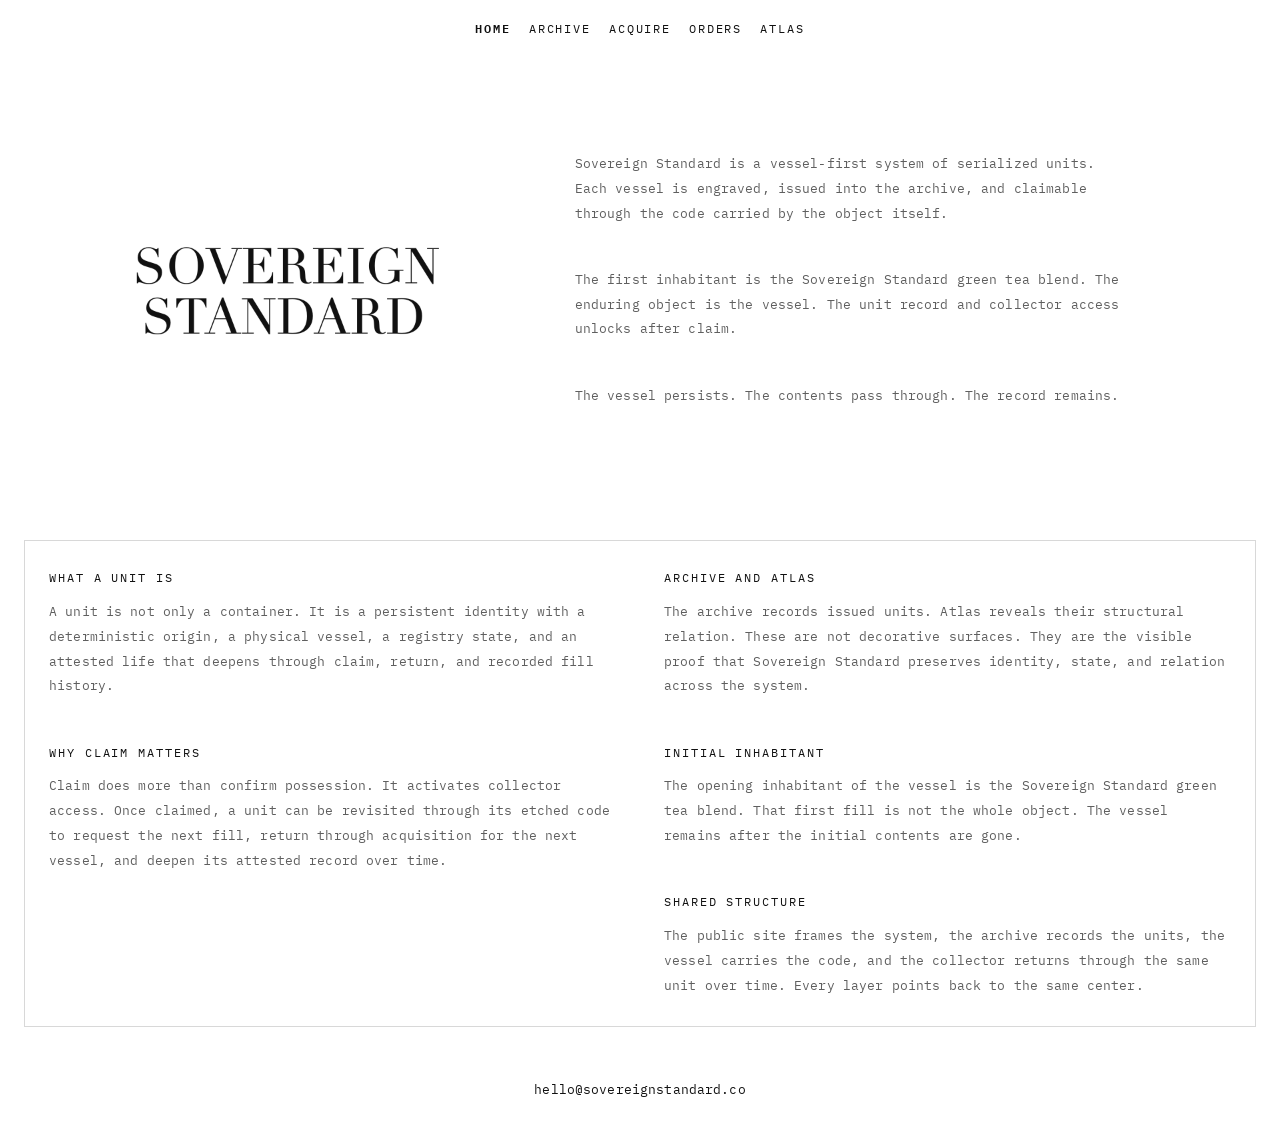
==== commit 420f7b77: "Publish site from private source" ====
--- a/index.html
+++ b/index.html
@@ -70,7 +70,7 @@
       </section>
       <section class="landing-brief landing-copy-block">
         <p>Sovereign Standard is a vessel-first system of serialized units. Each vessel is engraved, issued into the archive, and claimable through the code carried by the object itself.</p>
-        <p>The first inhabitant is the Sovereign Standard green tea blend. The enduring object is the vessel, the unit record, and collector access unlocks after claim.</p>
+        <p>The first inhabitant is the Sovereign Standard green tea blend. The enduring object is the vessel. The unit record and collector access unlocks after claim.</p>
         <p>The vessel persists. The contents pass through. The record remains.</p>
       </section>
     </section>
--- a/style.css
+++ b/style.css
@@ -1980,6 +1980,10 @@
   background: rgba(0, 0, 0, 0.1);
 }
 
+.artifact-card.state-claimed {
+  background: #000000;
+}
+
 .artifact-card.state-partner {
   background: #000000;
 }
@@ -1991,7 +1995,9 @@
 
 .artifact-card.state-claimable:hover,
 .artifact-card.state-default:hover,
-.artifact-card.state-default:focus-within {
+.artifact-card.state-default:focus-within,
+.artifact-card.state-claimed:hover,
+.artifact-card.state-claimed:focus-within {
   opacity: 1;
 }
 
@@ -2020,6 +2026,11 @@
 .artifact-card.state-default .artifact-link:hover,
 .artifact-card.state-default .artifact-link:focus-visible {
   background: rgba(0, 0, 0, 0.1);
+}
+
+.artifact-card.state-claimed .artifact-link:hover,
+.artifact-card.state-claimed .artifact-link:focus-visible {
+  background: rgba(255, 255, 255, 0.12);
 }
 
 .artifact-link:hover img,
@@ -2055,6 +2066,12 @@
   opacity: 1;
   transform: none;
   filter: none;
+}
+
+.artifact-card.state-claimed img {
+  opacity: 1;
+  transform: none;
+  filter: invert(1);
 }
 
 .artifact-card.state-partner img {
@@ -2083,10 +2100,12 @@
 
 .artifact-card.state-claimable code,
 .artifact-card.state-default code,
+.artifact-card.state-claimed code,
 .artifact-card.state-partner code {
   color: var(--text);
 }
 
+.artifact-card.state-claimed code,
 .artifact-card.state-partner code {
   color: #ffffff;
 }
@@ -2110,6 +2129,7 @@
   color: var(--text);
 }
 
+.artifact-card.state-claimed .artifact-card-meta span,
 .artifact-card.state-partner .artifact-card-meta span {
   color: #ffffff;
   letter-spacing: 0.18em;
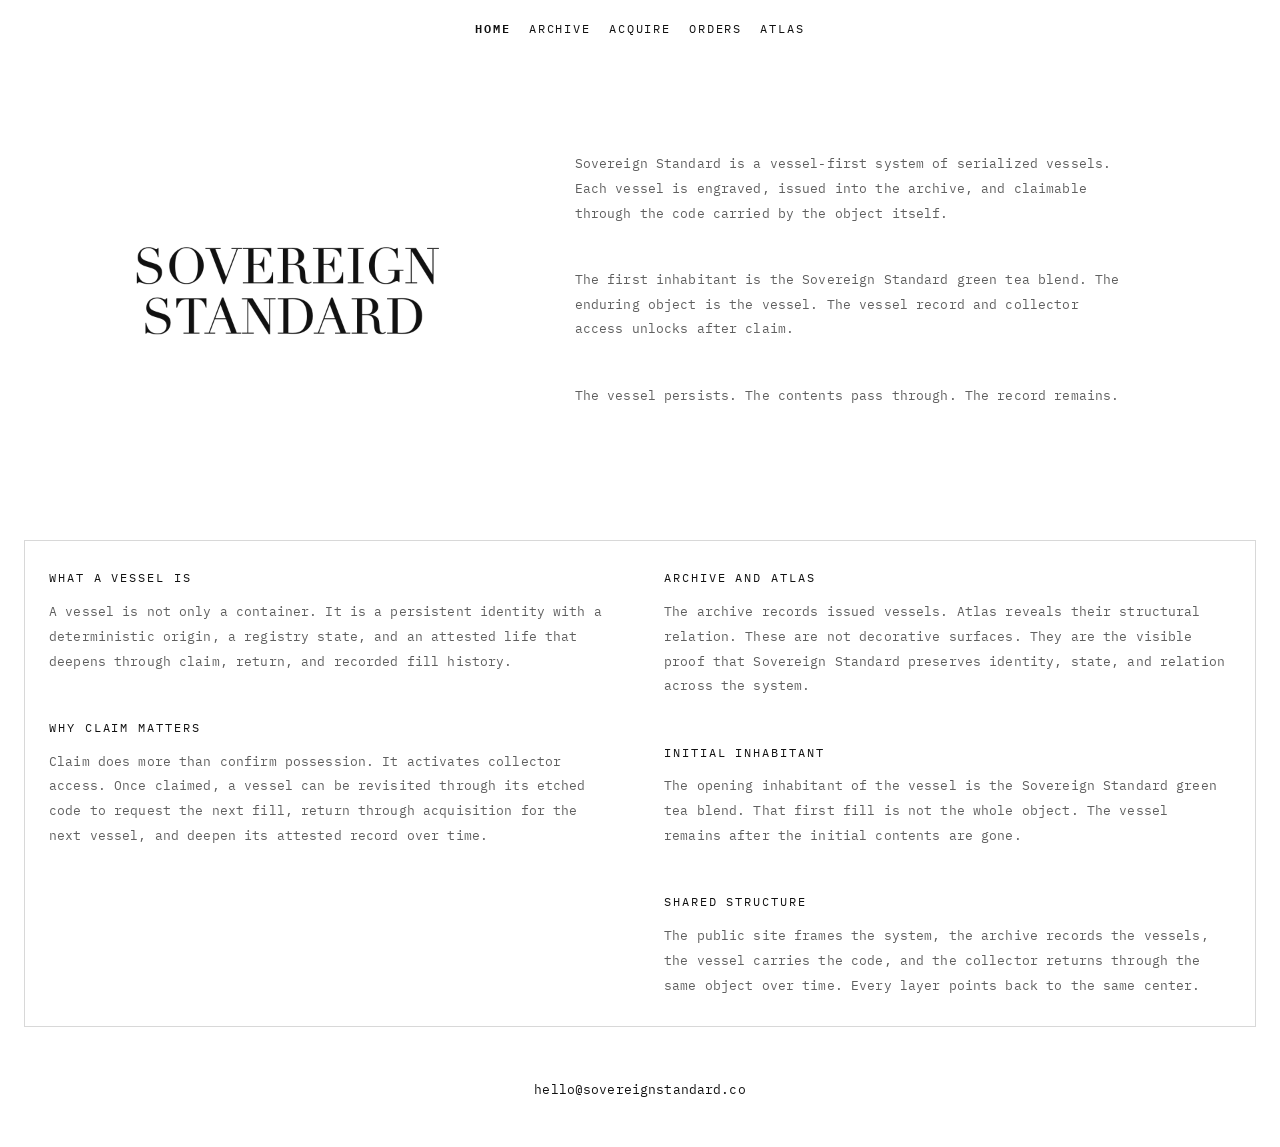
==== commit efe7d944: "Publish site from private source" ====
--- a/index.html
+++ b/index.html
@@ -4,7 +4,7 @@
   <meta charset="UTF-8">
   <meta name="viewport" content="width=device-width, initial-scale=1.0">
   <title>Sovereign Standard</title>
-  <meta name="description" content="Serialized engraved vessels issued into a living archive. Claim a Sovereign Standard unit, continue through future fills, and deepen its attested record over time.">
+  <meta name="description" content="Serialized engraved vessels issued into a living archive. Claim a Sovereign Standard vessel, continue through future fills, and deepen its attested record over time.">
   <link rel="canonical" href="https://sovereignstandard.co/">
   <link rel="icon" href="assets/favicons/favicon.ico" sizes="any">
   <link rel="icon" type="image/png" sizes="16x16" href="assets/favicons/favicon-16x16.png">
@@ -17,12 +17,12 @@
   <meta property="og:type" content="website">
   <meta property="og:site_name" content="Sovereign Standard">
   <meta property="og:title" content="Sovereign Standard">
-  <meta property="og:description" content="Serialized engraved vessels issued into a living archive. Claim a Sovereign Standard unit, continue through future fills, and deepen its attested record over time.">
+  <meta property="og:description" content="Serialized engraved vessels issued into a living archive. Claim a Sovereign Standard vessel, continue through future fills, and deepen its attested record over time.">
   <meta property="og:url" content="https://sovereignstandard.co/">
   <meta property="og:image" content="https://sovereignstandard.co/assets/social-preview.svg">
   <meta name="twitter:card" content="summary_large_image">
   <meta name="twitter:title" content="Sovereign Standard">
-  <meta name="twitter:description" content="Serialized engraved vessels issued into a living archive. Claim a Sovereign Standard unit, continue through future fills, and deepen its attested record over time.">
+  <meta name="twitter:description" content="Serialized engraved vessels issued into a living archive. Claim a Sovereign Standard vessel, continue through future fills, and deepen its attested record over time.">
   <meta name="twitter:image" content="https://sovereignstandard.co/assets/social-preview.svg">
   <meta name="theme-color" content="#000000">
   <script>
@@ -58,7 +58,7 @@
       <a href="orders.html" class="landing-link">Orders</a>
       <a href="atlas.html" class="landing-link">Atlas</a>
     </nav>
-    <section class="landing-intro-row" aria-label="Unit introduction">
+    <section class="landing-intro-row" aria-label="Vessel introduction">
       <section class="landing-lockup-block" aria-label="Sovereign Standard mark">
         <img
           src="assets/sovereign-standard-lockup.png"
@@ -69,24 +69,24 @@
         >
       </section>
       <section class="landing-brief landing-copy-block">
-        <p>Sovereign Standard is a vessel-first system of serialized units. Each vessel is engraved, issued into the archive, and claimable through the code carried by the object itself.</p>
-        <p>The first inhabitant is the Sovereign Standard green tea blend. The enduring object is the vessel. The unit record and collector access unlocks after claim.</p>
+        <p>Sovereign Standard is a vessel-first system of serialized vessels. Each vessel is engraved, issued into the archive, and claimable through the code carried by the object itself.</p>
+        <p>The first inhabitant is the Sovereign Standard green tea blend. The enduring object is the vessel. The vessel record and collector access unlocks after claim.</p>
         <p>The vessel persists. The contents pass through. The record remains.</p>
       </section>
     </section>
     <section class="panel section-stack landing-brief landing-system-section" aria-label="System structure">
       <div class="standard-unit-grid">
         <article class="standard-unit-block">
-          <h3>What A Unit Is</h3>
-          <p>A unit is not only a container. It is a persistent identity with a deterministic origin, a physical vessel, a registry state, and an attested life that deepens through claim, return, and recorded fill history.</p>
+          <h3>What A Vessel Is</h3>
+          <p>A vessel is not only a container. It is a persistent identity with a deterministic origin, a registry state, and an attested life that deepens through claim, return, and recorded fill history.</p>
         </article>
         <article class="standard-unit-block">
           <h3>Why Claim Matters</h3>
-          <p>Claim does more than confirm possession. It activates collector access. Once claimed, a unit can be revisited through its etched code to request the next fill, return through acquisition for the next vessel, and deepen its attested record over time.</p>
+          <p>Claim does more than confirm possession. It activates collector access. Once claimed, a vessel can be revisited through its etched code to request the next fill, return through acquisition for the next vessel, and deepen its attested record over time.</p>
         </article>
         <article class="standard-unit-block">
           <h3>Archive And Atlas</h3>
-          <p>The archive records issued units. Atlas reveals their structural relation. These are not decorative surfaces. They are the visible proof that Sovereign Standard preserves identity, state, and relation across the system.</p>
+          <p>The archive records issued vessels. Atlas reveals their structural relation. These are not decorative surfaces. They are the visible proof that Sovereign Standard preserves identity, state, and relation across the system.</p>
         </article>
         <article class="standard-unit-block">
           <h3>Initial Inhabitant</h3>
@@ -94,7 +94,7 @@
         </article>
         <article class="standard-unit-block">
           <h3>Shared Structure</h3>
-          <p>The public site frames the system, the archive records the units, the vessel carries the code, and the collector returns through the same unit over time. Every layer points back to the same center.</p>
+          <p>The public site frames the system, the archive records the vessels, the vessel carries the code, and the collector returns through the same object over time. Every layer points back to the same center.</p>
         </article>
       </div>
     </section>
--- a/style.css
+++ b/style.css
@@ -1405,7 +1405,7 @@
 html:has(body[data-page="atlas"]),
 body[data-page="atlas"] {
   min-height: 100%;
-  background: #000000;
+  background: #ffffff;
   overflow-x: hidden;
   overflow-y: auto;
 }
@@ -1418,21 +1418,21 @@
   display: block;
   min-height: 100dvh;
   padding: 18px 24px 44px;
-  color: #ffffff;
-  background: #000000;
+  color: #000000;
+  background: #ffffff;
   overflow: visible;
 }
 
 .atlas-lockup {
-  filter: invert(1);
+  filter: none;
 }
 
 .atlas-screen .site-object-nav .nav {
-  color: rgba(255, 255, 255, 0.62);
+  color: rgba(0, 0, 0, 0.58);
 }
 
 .atlas-screen .site-object-nav .nav-active {
-  color: #ffffff;
+  color: #000000;
 }
 
 .atlas-header {
@@ -1443,7 +1443,7 @@
 }
 
 .atlas-header .page-title {
-  color: #ffffff;
+  color: #000000;
 }
 
 .atlas-title-block::after {
@@ -1455,6 +1455,8 @@
 }
 
 .atlas-header-row {
+  position: relative;
+  z-index: 3;
   display: flex;
   align-items: start;
   justify-content: flex-start;
@@ -1466,7 +1468,7 @@
 .atlas-intro {
   max-width: none;
   margin: 0;
-  color: rgba(255, 255, 255, 0.66);
+  color: rgba(0, 0, 0, 0.66);
 }
 
 .atlas-screen::before {
@@ -1475,10 +1477,10 @@
   inset: 0;
   pointer-events: none;
   background-image:
-    linear-gradient(rgba(255, 255, 255, 0.04) 1px, transparent 1px),
-    linear-gradient(90deg, rgba(255, 255, 255, 0.04) 1px, transparent 1px);
+    linear-gradient(rgba(0, 0, 0, 0.025) 1px, transparent 1px),
+    linear-gradient(90deg, rgba(0, 0, 0, 0.025) 1px, transparent 1px);
   background-size: 36px 36px;
-  opacity: 0.18;
+  opacity: 0.34;
 }
 
 .atlas-readout-link {
@@ -1488,7 +1490,7 @@
 
 .atlas-overlay-kicker,
 .atlas-readout-row span {
-  color: rgba(255, 255, 255, 0.62);
+  color: rgba(0, 0, 0, 0.56);
   font-size: 0.68rem;
   letter-spacing: 0.18em;
   text-transform: uppercase;
@@ -1496,17 +1498,17 @@
 
 .atlas-inline-button {
   appearance: none;
-  border: 1px solid rgba(255, 255, 255, 0.3);
+  border: 1px solid rgba(0, 0, 0, 0.28);
   border-radius: 0;
-  background: #000000;
+  background: #ffffff;
   color: inherit;
   cursor: pointer;
   transition: border-color 140ms ease, background-color 140ms ease, opacity 140ms ease;
 }
 
 .atlas-inline-button:hover {
-  border-color: #ffffff;
-  background: #111111;
+  border-color: #000000;
+  background: rgba(0, 0, 0, 0.06);
 }
 
 .atlas-search {
@@ -1519,16 +1521,16 @@
   width: 72px;
   min-height: 30px;
   padding: 0 0.45rem;
-  background: #000000;
-  color: #ffffff;
-  border: 1px solid rgba(255, 255, 255, 0.3);
+  background: #ffffff;
+  color: #000000;
+  border: 1px solid rgba(0, 0, 0, 0.3);
   outline: none;
   box-shadow: none;
   appearance: none;
 }
 
 .atlas-search input::placeholder {
-  color: rgba(255, 255, 255, 0.62);
+  color: rgba(0, 0, 0, 0.54);
   opacity: 1;
   letter-spacing: 0.18em;
   text-transform: uppercase;
@@ -1538,11 +1540,11 @@
 .atlas-search input:focus-visible {
   outline: none;
   box-shadow: none;
-  border-color: rgba(255, 255, 255, 0.68);
+  border-color: rgba(0, 0, 0, 0.72);
 }
 
 .atlas-search-total {
-  color: rgba(255, 255, 255, 0.62);
+  color: rgba(0, 0, 0, 0.58);
   font-size: 0.68rem;
   letter-spacing: 0.18em;
   text-transform: uppercase;
@@ -1555,7 +1557,8 @@
   aspect-ratio: 1600 / 900;
   min-height: clamp(320px, 42vw, 640px);
   border: 0;
-  overflow: hidden;
+  overflow: visible;
+  background: #ffffff;
 }
 
 .atlas-topology {
@@ -1569,16 +1572,22 @@
 .atlas-overlay {
   position: relative;
   z-index: 1;
-  border: 1px solid rgba(255, 255, 255, 0.42);
-  background: rgba(0, 0, 0, 0.76);
+  border: 1px solid rgba(0, 0, 0, 0.24);
+  background: rgba(255, 255, 255, 0.86);
   padding: 0.55rem 0.68rem;
 }
 
 .atlas-readout-row {
-  display: flex;
-  justify-content: space-between;
-  gap: 0.55rem;
-  align-items: baseline;
+  display: grid;
+  gap: 0.08rem;
+}
+
+.atlas-readout-row strong {
+  display: block;
+  min-width: 0;
+  overflow-wrap: anywhere;
+  text-align: left;
+  white-space: normal;
 }
 
 .atlas-edge {
@@ -1594,7 +1603,7 @@
 }
 
 .atlas-grid-line {
-  stroke: rgba(255, 255, 255, 0.06);
+  stroke: rgba(0, 0, 0, 0.025);
   stroke-width: 1;
   vector-effect: non-scaling-stroke;
   shape-rendering: crispEdges;
@@ -1605,11 +1614,11 @@
 }
 
 .atlas-grid-point-minor {
-  fill: rgba(255, 255, 255, 0.1);
+  fill: rgba(0, 0, 0, 0.05);
 }
 
 .atlas-grid-point-major {
-  fill: rgba(255, 255, 255, 0.22);
+  fill: rgba(0, 0, 0, 0.1);
 }
 
 .atlas-guide {
@@ -1618,20 +1627,20 @@
 }
 
 .atlas-guide-axis {
-  stroke: rgba(255, 255, 255, 0.05);
+  stroke: rgba(0, 0, 0, 0.12);
   stroke-width: 1;
-  stroke-dasharray: 2 10;
+  stroke-dasharray: 1 16;
 }
 
 .atlas-guide-reticle {
-  stroke: rgba(255, 255, 255, 0.9);
-  stroke-width: 1.4;
+  stroke: rgba(0, 0, 0, 0.72);
+  stroke-width: 1;
 }
 
 .atlas-edge-neighbor {
-  stroke: #ffffff;
-  stroke-width: 1.4;
-  opacity: 1;
+  stroke: #000000;
+  stroke-width: 1;
+  opacity: 0.56;
 }
 
 .atlas-region {
@@ -1643,24 +1652,24 @@
 }
 
 .atlas-region-tag {
-  fill: rgba(0, 0, 0, 0.9);
-  stroke: rgba(255, 255, 255, 0.16);
+  fill: #ffffff;
+  stroke: rgba(0, 0, 0, 0.22);
   stroke-width: 1;
 }
 
 .atlas-region-label {
-  fill: rgba(255, 255, 255, 0.66);
+  fill: rgba(0, 0, 0, 0.68);
   font-size: 8px;
   letter-spacing: 0.16em;
   text-anchor: middle;
 }
 
 .atlas-region.is-active .atlas-region-tag {
-  stroke: rgba(255, 255, 255, 0.4);
+  stroke: rgba(0, 0, 0, 0.42);
 }
 
 .atlas-region.is-active .atlas-region-label {
-  fill: rgba(255, 255, 255, 0.96);
+  fill: rgba(0, 0, 0, 0.9);
 }
 
 .atlas-node {
@@ -1691,22 +1700,22 @@
 
 .atlas-node-halo {
   fill: none;
-  stroke: rgba(255, 255, 255, 0.62);
-  stroke-width: 1.2;
+  stroke: rgba(0, 0, 0, 0.42);
+  stroke-width: 1;
   opacity: 0;
   shape-rendering: crispEdges;
 }
 
 .atlas-node-dot {
-  opacity: var(--node-base-opacity, 0.56);
-  stroke: #ffffff;
-  stroke-width: 1.3;
+  opacity: var(--node-base-opacity, 0.72);
+  stroke: #000000;
+  stroke-width: 1;
   shape-rendering: crispEdges;
-  fill: var(--node-fill, rgba(255, 255, 255, 0.92));
+  fill: var(--node-fill, #000000);
 }
 
 .atlas-node-label {
-  fill: rgba(255, 255, 255, 0.92);
+  fill: rgba(0, 0, 0, 0.88);
   font-size: 10px;
   text-anchor: middle;
   opacity: 0;
@@ -1714,35 +1723,35 @@
 
 .atlas-node.is-active .atlas-node-halo {
   opacity: 1;
-  stroke: rgba(255, 255, 255, 0.86);
+  stroke: rgba(0, 0, 0, 0.72);
 }
 
 .atlas-node.is-selected .atlas-node-dot {
   opacity: 1;
-  stroke: #ffffff;
-  stroke-width: 1.3;
-  fill: var(--node-fill, rgba(255, 255, 255, 0.92));
+  stroke: #000000;
+  stroke-width: 1.2;
+  fill: var(--node-fill, #000000);
 }
 
 .atlas-node.is-selected .atlas-node-halo {
   opacity: 1;
-  stroke: #ffffff;
+  stroke: #000000;
 }
 
 .atlas-node.is-hovered .atlas-node-dot {
   opacity: 1;
-  stroke: #ffffff;
-  stroke-width: 1.3;
-  fill: var(--node-fill, rgba(255, 255, 255, 0.92));
+  stroke: #000000;
+  stroke-width: 1.2;
+  fill: var(--node-fill, #000000);
 }
 
 .atlas-node.is-hovered .atlas-node-halo {
   opacity: 1;
-  stroke: #ffffff;
+  stroke: #000000;
 }
 
 .atlas-node.role-anchor .atlas-node-dot {
-  stroke-width: 1.3;
+  stroke-width: 1.2;
 }
 
 .atlas-node.role-bridge .atlas-node-dot {
@@ -1750,7 +1759,7 @@
 }
 
 .atlas-node.role-frontier .atlas-node-dot {
-  opacity: 0.9;
+  opacity: 0.92;
 }
 
 .atlas-node.role-drift .atlas-node-dot {
@@ -1758,20 +1767,16 @@
 }
 
 .atlas-node.role-interior .atlas-node-dot {
-  --node-fill: rgba(255, 255, 255, 0.92);
+  --node-fill: rgba(0, 0, 0, 0.82);
 }
 
 .atlas-node.state-sealed .atlas-node-dot {
-  --node-fill: #ffffff;
+  --node-fill: rgba(0, 0, 0, 0.5);
 }
 
 .atlas-node.state-collected .atlas-node-dot {
-  --node-fill: rgba(0, 0, 0, 0.1);
-}
-
-.atlas-node.state-reserved .atlas-node-dot,
-.atlas-node.state-node .atlas-node-dot {
   --node-fill: #000000;
+  stroke: #000000;
 }
 
 .atlas-node.is-active .atlas-node-label {
@@ -1784,18 +1789,18 @@
 
 .atlas-node.is-selected .atlas-node-label {
   opacity: 1;
-  fill: #ffffff;
+  fill: #000000;
 }
 
 .atlas-node.is-neighbor .atlas-node-dot {
   opacity: min(1, calc(var(--node-base-opacity, 0.56) + 0.32));
-  stroke: #ffffff;
-  stroke-width: 1.3;
-  fill: var(--node-fill, rgba(255, 255, 255, 0.92));
+  stroke: #000000;
+  stroke-width: 1.1;
+  fill: var(--node-fill, #000000);
 }
 
 .atlas-node.is-other .atlas-node-dot {
-  opacity: calc(var(--node-base-opacity, 0.56) * 0.28);
+  opacity: calc(var(--node-base-opacity, 0.56) * 0.5);
 }
 
 .atlas-node:focus-visible .atlas-node-label {
@@ -1814,20 +1819,56 @@
 }
 
 .atlas-readout-meta {
-  margin-top: 0;
-  display: grid;
+  margin: 0 18px;
+  display: flex;
+  align-items: center;
   justify-items: start;
   gap: var(--space-2);
 }
 
+.atlas-readout-toggle {
+  appearance: none;
+  min-height: 30px;
+  padding: 0 0.55rem;
+  border: 1px solid rgba(0, 0, 0, 0.3);
+  border-radius: 0;
+  background: #ffffff;
+  color: #000000;
+  cursor: pointer;
+  font-family: var(--mono-sans);
+  font-size: 0.68rem;
+  letter-spacing: 0.16em;
+  text-transform: uppercase;
+}
+
+.atlas-readout-toggle:hover,
+.atlas-readout-toggle:focus-visible,
+.atlas-readout-toggle[aria-pressed="true"] {
+  border-color: #000000;
+  background: rgba(0, 0, 0, 0.06);
+  outline: none;
+}
+
 .atlas-readout-dock {
-  width: min(100%, 25vw, 28rem);
-  max-width: 100%;
-  min-height: 132px;
+  position: absolute;
+  left: var(--atlas-readout-x, 1rem);
+  top: var(--atlas-readout-y, 1rem);
+  z-index: 2;
+  width: min(20rem, calc(100% - 4rem));
+  max-width: calc(100% - 4rem);
+  max-height: min(28rem, calc(100% - 2rem));
+  overflow: auto;
   pointer-events: auto;
-  border: 0;
-  background: transparent;
-  padding: 0;
+  border: 1px solid rgba(0, 0, 0, 0.3);
+  background: rgba(255, 255, 255, 0.92);
+  padding: 0.6rem;
+  transform: translate(var(--atlas-readout-offset-x, 16px), var(--atlas-readout-offset-y, 16px));
+  box-shadow: 0 10px 26px rgba(0, 0, 0, 0.08);
+  backdrop-filter: blur(8px);
+}
+
+.atlas-readout-dock[hidden] {
+  display: none;
 }
 
 .atlas-readout-head {
@@ -1846,14 +1887,14 @@
 
 .atlas-readout-subtitle {
   margin: 0.18rem 0 0;
-  color: rgba(255, 255, 255, 0.62);
+  color: rgba(0, 0, 0, 0.58);
   font-size: 0.54rem;
   letter-spacing: 0.16em;
 }
 
 .atlas-readout-link {
   padding: 0.22rem 0.45rem;
-  border: 1px solid rgba(255, 255, 255, 0.28);
+  border: 1px solid rgba(0, 0, 0, 0.28);
   font-size: 0.62rem;
   letter-spacing: 0.14em;
 }
@@ -2204,20 +2245,29 @@
   line-height: 1.5;
   letter-spacing: 0.01em;
   text-transform: none;
-  white-space: nowrap;
+  white-space: normal;
+  overflow-wrap: anywhere;
 }
 
 .continuation-history-inline-line {
   display: inline-flex;
   align-items: baseline;
   gap: 0.75rem;
-  flex-wrap: nowrap;
+  flex-wrap: wrap;
+  max-width: 100%;
+  min-width: 0;
 }
 
 .continuation-history-inline-line .code {
+  display: inline-block;
+  flex: 1 1 12rem;
   font-size: var(--step-1);
   line-height: 1.6;
-  white-space: nowrap;
+  max-width: 100%;
+  min-width: 0;
+  white-space: normal;
+  overflow-wrap: anywhere;
+  word-break: normal;
 }
 
 .code {
@@ -2245,8 +2295,8 @@
   }
 
   .atlas-readout-dock {
-    width: 100%;
-    min-height: 168px;
+    width: min(20rem, calc(100% - 4rem));
+    min-height: 0;
   }
 }
 
@@ -2293,9 +2343,14 @@
   }
 
   .unit-pagination {
-    grid-template-columns: 1fr;
+    grid-template-columns: minmax(0, 1fr) minmax(0, 1fr);
     gap: 0.6rem;
-    justify-content: start;
+    justify-content: stretch;
+  }
+
+  #unit-next {
+    justify-self: end;
+    text-align: right;
   }
 
   .unit-summary-grid,
@@ -2357,8 +2412,9 @@
   }
 
   .atlas-readout-dock {
-    width: 100%;
-    min-height: 212px;
+    width: min(18rem, calc(100% - 4rem));
+    max-height: 12rem;
+    min-height: 0;
   }
 
   .atlas-readout-neighbors {
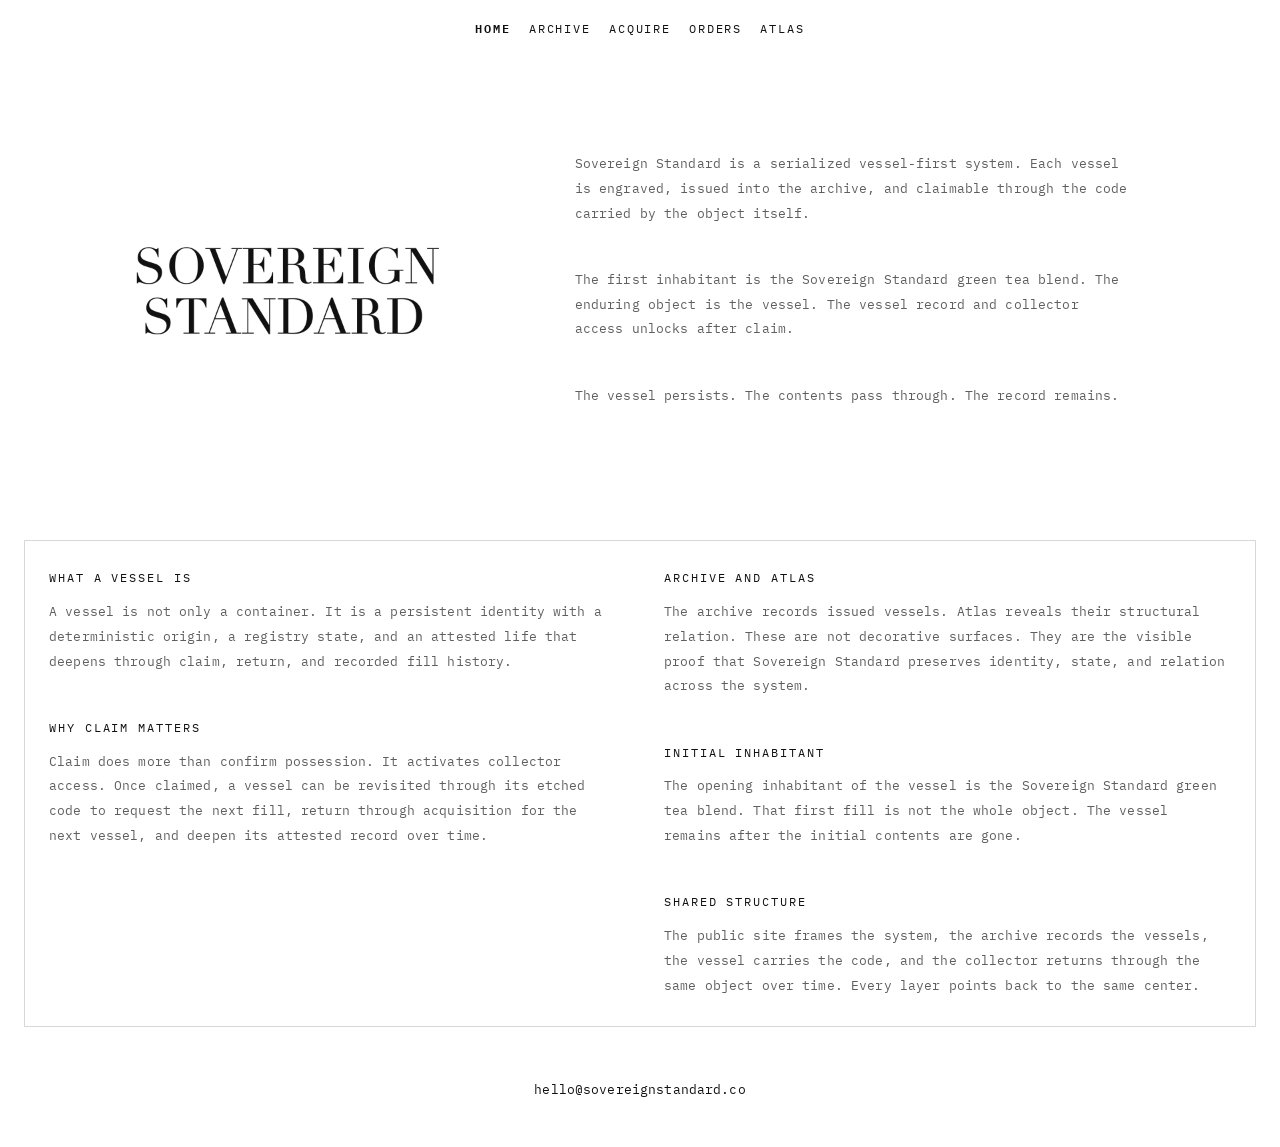
==== commit a44af1df: "Publish site from private source" ====
--- a/index.html
+++ b/index.html
@@ -69,7 +69,7 @@
         >
       </section>
       <section class="landing-brief landing-copy-block">
-        <p>Sovereign Standard is a vessel-first system of serialized vessels. Each vessel is engraved, issued into the archive, and claimable through the code carried by the object itself.</p>
+        <p>Sovereign Standard is a serialized vessel-first system. Each vessel is engraved, issued into the archive, and claimable through the code carried by the object itself.</p>
         <p>The first inhabitant is the Sovereign Standard green tea blend. The enduring object is the vessel. The vessel record and collector access unlocks after claim.</p>
         <p>The vessel persists. The contents pass through. The record remains.</p>
       </section>
--- a/style.css
+++ b/style.css
@@ -691,6 +691,7 @@
 
 .archive-search {
   display: grid;
+  width: min(100%, 12rem);
   max-width: 320px;
 }
 
@@ -2182,6 +2183,10 @@
   gap: var(--space-5);
 }
 
+#verification-list {
+  grid-template-columns: 1fr;
+}
+
 .verification-column {
   display: grid;
   align-content: start;
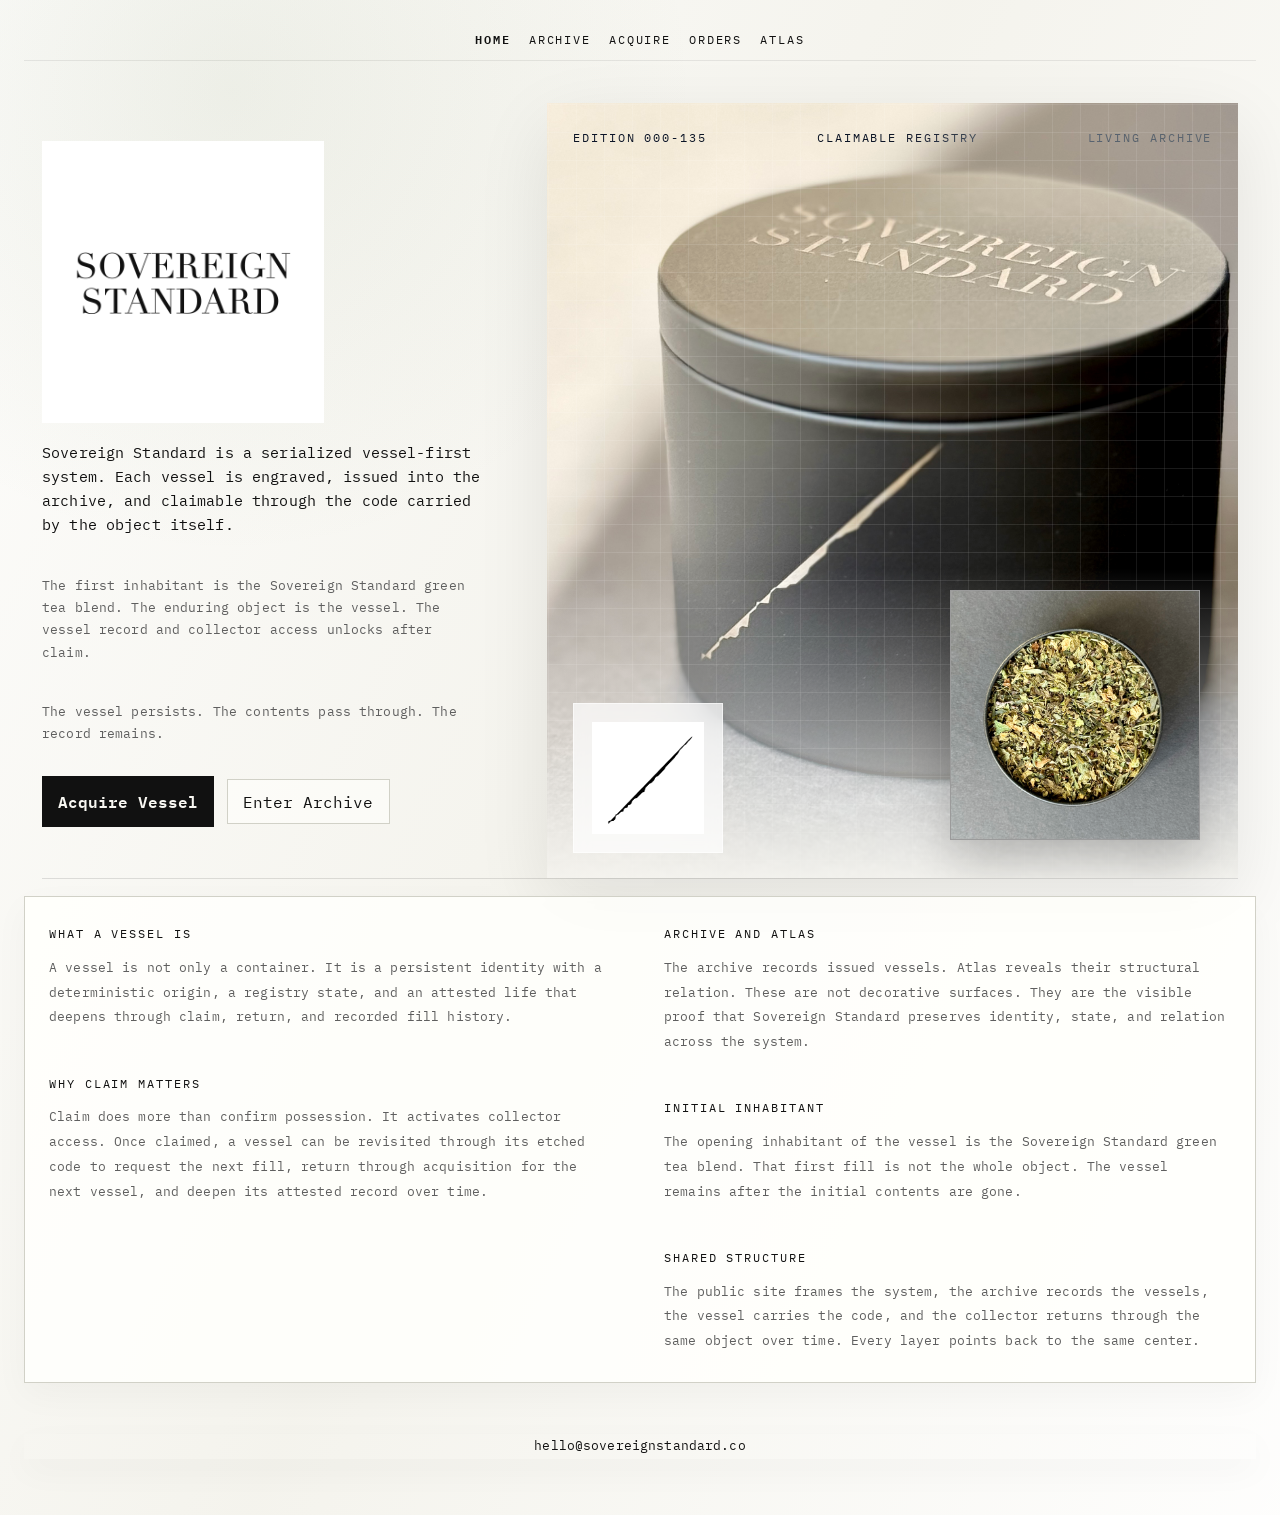
==== commit 1e9c5755: "Publish site from private source" ====
--- a/index.html
+++ b/index.html
@@ -58,21 +58,41 @@
       <a href="orders.html" class="landing-link">Orders</a>
       <a href="atlas.html" class="landing-link">Atlas</a>
     </nav>
-    <section class="landing-intro-row" aria-label="Vessel introduction">
-      <section class="landing-lockup-block" aria-label="Sovereign Standard mark">
+    <section class="landing-hero" aria-label="Vessel introduction">
+      <div class="landing-hero-copy">
         <img
           src="assets/sovereign-standard-lockup.png"
           alt="Sovereign Standard"
           class="site-object-lockup"
           width="700"
-          height="210"
+          height="700"
         >
-      </section>
-      <section class="landing-brief landing-copy-block">
-        <p>Sovereign Standard is a serialized vessel-first system. Each vessel is engraved, issued into the archive, and claimable through the code carried by the object itself.</p>
-        <p>The first inhabitant is the Sovereign Standard green tea blend. The enduring object is the vessel. The vessel record and collector access unlocks after claim.</p>
-        <p>The vessel persists. The contents pass through. The record remains.</p>
-      </section>
+        <div class="landing-brief landing-copy-block">
+          <p>Sovereign Standard is a serialized vessel-first system. Each vessel is engraved, issued into the archive, and claimable through the code carried by the object itself.</p>
+          <p>The first inhabitant is the Sovereign Standard green tea blend. The enduring object is the vessel. The vessel record and collector access unlocks after claim.</p>
+          <p>The vessel persists. The contents pass through. The record remains.</p>
+        </div>
+        <div class="landing-hero-actions" aria-label="Primary actions">
+          <a class="landing-archive-button landing-action-primary" href="purchase.html">Acquire Vessel</a>
+          <a class="landing-archive-button" href="archive.html" data-nav-kind="enter-archive">Enter Archive</a>
+        </div>
+      </div>
+      <div class="landing-object-stage" aria-label="Sovereign Standard vessel">
+        <figure class="landing-object-image landing-object-image-primary">
+          <img src="assets/unit-image-ref-3.jpeg" alt="Engraved Sovereign Standard vessel" width="2757" height="2757">
+        </figure>
+        <figure class="landing-object-image landing-object-image-detail">
+          <img src="assets/unit-image-ref-2.jpeg" alt="Sovereign Standard green tea blend" width="3023" height="3023">
+        </figure>
+        <div class="landing-sigil-orbit" aria-hidden="true">
+          <img src="assets/sigil-sequence.gif" alt="">
+        </div>
+        <div class="landing-object-readout" aria-label="Edition status">
+          <span>Edition 000-135</span>
+          <span>Claimable Registry</span>
+          <span>Living Archive</span>
+        </div>
+      </div>
     </section>
     <section class="panel section-stack landing-brief landing-system-section" aria-label="System structure">
       <div class="standard-unit-grid">
--- a/style.css
+++ b/style.css
@@ -1,13 +1,17 @@
 @import url("https://fonts.googleapis.com/css2?family=IBM+Plex+Mono:wght@400;500;600&display=swap");
 
 :root {
-  --bg: #ffffff;
-  --panel: #ffffff;
-  --panel-2: #ffffff;
-  --line: #d8d8d8;
+  --bg: #f8f7f2;
+  --panel: rgba(255, 255, 252, 0.88);
+  --panel-2: #f0f3eb;
+  --line: #d1d1c7;
   --text: #111111;
   --muted: #5f5f5f;
   --accent: #111111;
+  --leaf: #778a58;
+  --paper: #fbfaf4;
+  --smoke: #e4e4dc;
+  --shadow-soft: 0 24px 70px rgba(17, 17, 17, 0.09);
   --mark-serif: Didot, "Bodoni 72", "Times New Roman", serif;
   --mono-sans: "IBM Plex Mono", "SFMono-Regular", Menlo, monospace;
   --step--1: 0.75rem;
@@ -35,13 +39,30 @@
 body {
   margin: 0;
   min-height: 100%;
-  background: var(--bg);
+  background:
+    radial-gradient(circle at 18% 6%, rgba(119, 138, 88, 0.1), transparent 29rem),
+    linear-gradient(115deg, rgba(255, 255, 255, 0.7), rgba(240, 239, 231, 0.46) 48%, rgba(255, 255, 255, 0.82)),
+    var(--bg);
   color: var(--text);
   font-family: var(--mono-sans);
 }
 
 body {
   min-height: 100vh;
+}
+
+body::before {
+  content: "";
+  position: fixed;
+  inset: 0;
+  z-index: -1;
+  pointer-events: none;
+  opacity: 0.52;
+  background-image:
+    linear-gradient(rgba(17, 17, 17, 0.025) 1px, transparent 1px),
+    linear-gradient(90deg, rgba(17, 17, 17, 0.02) 1px, transparent 1px);
+  background-size: 42px 42px;
+  mask-image: linear-gradient(to bottom, #000, transparent 72%);
 }
 
 html.has-pending-nav body {
@@ -116,7 +137,7 @@
   display: grid;
   justify-items: center;
   align-content: start;
-  padding: 18px 24px 44px;
+  padding: 18px 24px 56px;
   margin: 0 auto;
   position: relative;
 }
@@ -217,11 +238,14 @@
   min-height: 40px;
   padding: 0.7rem 0.95rem;
   border: 1px solid var(--line);
+  background: rgba(255, 255, 252, 0.58);
+  transition: background-color 160ms ease, border-color 160ms ease, color 160ms ease, transform 160ms ease;
 }
 
 .landing-archive-button:hover {
   text-decoration: none;
   border-color: var(--text);
+  transform: translateY(-1px);
 }
 
 .top-links {
@@ -236,15 +260,17 @@
   width: 100%;
   justify-content: center;
   gap: var(--space-4);
-  margin-bottom: var(--space-6);
+  margin-bottom: var(--space-5);
+  padding: 0.7rem 0;
+  border-bottom: 1px solid rgba(17, 17, 17, 0.08);
 }
 
 .site-object-lockup {
   display: block;
-  width: clamp(175px, 35vw, 400px);
+  width: clamp(170px, 22vw, 285px);
   max-width: 100%;
   height: auto;
-  margin: 0 auto;
+  margin: 0;
 }
 
 .site-object-lockup-link {
@@ -277,8 +303,31 @@
   gap: var(--space-5);
 }
 
+.landing-hero,
 .landing-intro-row {
   width: calc(100% - 36px);
+}
+
+.landing-hero {
+  display: grid;
+  grid-template-columns: minmax(280px, 0.78fr) minmax(420px, 1.22fr);
+  gap: clamp(2rem, 5vw, 5.5rem);
+  align-items: stretch;
+  margin-top: var(--space-4);
+  min-height: min(720px, calc(100vh - 116px));
+  position: relative;
+}
+
+.landing-hero::after {
+  content: "";
+  position: absolute;
+  left: 0;
+  right: 0;
+  bottom: -1px;
+  border-bottom: 1px solid rgba(17, 17, 17, 0.12);
+}
+
+.landing-intro-row {
   display: grid;
   grid-template-columns: minmax(220px, 0.72fr) minmax(0, 1fr);
   gap: var(--space-5);
@@ -286,21 +335,161 @@
   margin-top: var(--space-4);
 }
 
+.landing-hero-copy {
+  display: grid;
+  align-content: center;
+  gap: var(--space-4);
+  min-width: 0;
+  padding: clamp(1rem, 3vw, 2.5rem) 0 clamp(1.5rem, 4vw, 3.5rem);
+}
+
 .landing-copy-block {
-  width: calc(100% - 90px);
-  margin: 0 0 var(--space-6);
+  width: min(100%, 58ch);
+  margin: 0;
   justify-self: stretch;
-  padding-left: 18px;
-  padding-right: 18px;
+  padding-left: 0;
+  padding-right: 0;
   box-sizing: border-box;
   color: var(--muted);
   font-size: var(--step-0);
-  line-height: 1.9;
+  line-height: 1.72;
   letter-spacing: 0.01em;
 }
 
 .landing-copy-block > p {
-  margin: 0 0 var(--space-4);
+  margin: 0 0 var(--space-3);
+}
+
+.landing-copy-block > p:first-child {
+  color: var(--text);
+  font-size: var(--step-1);
+  line-height: 1.62;
+}
+
+.landing-object-stage {
+  position: relative;
+  display: grid;
+  min-height: clamp(520px, 58vw, 720px);
+  isolation: isolate;
+  overflow: hidden;
+  background:
+    linear-gradient(132deg, rgba(255, 255, 255, 0.74), rgba(255, 255, 255, 0.1) 42%, rgba(17, 17, 17, 0.06)),
+    var(--paper);
+  box-shadow: var(--shadow-soft);
+}
+
+.landing-object-stage::before,
+.landing-object-stage::after {
+  content: "";
+  position: absolute;
+  z-index: 1;
+  pointer-events: none;
+}
+
+.landing-object-stage::before {
+  inset: 0;
+  border: 1px solid rgba(17, 17, 17, 0.13);
+  background:
+    linear-gradient(rgba(255, 255, 255, 0.16) 1px, transparent 1px),
+    linear-gradient(90deg, rgba(255, 255, 255, 0.14) 1px, transparent 1px);
+  background-size: 28px 28px;
+  mix-blend-mode: screen;
+  opacity: 0.62;
+}
+
+.landing-object-stage::after {
+  inset: auto 0 0;
+  height: 40%;
+  background: linear-gradient(to top, rgba(248, 247, 242, 0.94), transparent);
+}
+
+.landing-object-image {
+  position: absolute;
+  margin: 0;
+  overflow: hidden;
+  background: #111111;
+}
+
+.landing-object-image img {
+  width: 100%;
+  height: 100%;
+  display: block;
+  object-fit: cover;
+  filter: saturate(0.9) contrast(1.04);
+}
+
+.landing-object-image-primary {
+  inset: 0;
+}
+
+.landing-object-image-primary img {
+  object-position: 49% 48%;
+}
+
+.landing-object-image-detail {
+  z-index: 2;
+  right: clamp(1rem, 3vw, 2.5rem);
+  bottom: clamp(1rem, 3vw, 2.5rem);
+  width: min(42%, 250px);
+  aspect-ratio: 1 / 1;
+  border: 1px solid rgba(255, 255, 255, 0.58);
+  box-shadow: 0 18px 46px rgba(0, 0, 0, 0.22);
+}
+
+.landing-object-image-detail img {
+  object-position: 74% 34%;
+}
+
+.landing-sigil-orbit {
+  position: absolute;
+  z-index: 2;
+  left: clamp(0.8rem, 2vw, 1.6rem);
+  bottom: clamp(0.8rem, 2vw, 1.6rem);
+  width: clamp(94px, 15vw, 150px);
+  aspect-ratio: 1 / 1;
+  display: grid;
+  place-items: center;
+  border: 1px solid rgba(255, 255, 255, 0.58);
+  background: rgba(255, 255, 255, 0.7);
+  backdrop-filter: blur(8px);
+}
+
+.landing-sigil-orbit img {
+  width: 76%;
+  height: 76%;
+  object-fit: contain;
+  filter: contrast(1.2);
+}
+
+.landing-object-readout {
+  position: absolute;
+  z-index: 3;
+  top: clamp(0.8rem, 2vw, 1.6rem);
+  left: clamp(0.8rem, 2vw, 1.6rem);
+  right: clamp(0.8rem, 2vw, 1.6rem);
+  display: flex;
+  justify-content: space-between;
+  gap: var(--space-3);
+  color: #ffffff;
+  mix-blend-mode: difference;
+  font-size: var(--step--1);
+  line-height: 1.5;
+  letter-spacing: 0.16em;
+  text-transform: uppercase;
+}
+
+.landing-hero-actions {
+  display: flex;
+  align-items: center;
+  gap: var(--space-3);
+  flex-wrap: wrap;
+}
+
+.landing-action-primary {
+  background: var(--text);
+  border-color: var(--text);
+  color: var(--bg);
+  font-weight: 600;
 }
 
 .landing-lockup-block {
@@ -363,11 +552,6 @@
   font-size: var(--step-0);
   line-height: 1.72;
   letter-spacing: 0.01em;
-}
-
-.landing-action-primary {
-  color: var(--text);
-  font-weight: 600;
 }
 
 a {
@@ -489,7 +673,8 @@
   border: 1px solid var(--line);
   border-radius: 0;
   padding: calc(var(--space-5) - 0.1rem) var(--space-5);
-  box-shadow: none;
+  box-shadow: 0 12px 34px rgba(17, 17, 17, 0.035);
+  backdrop-filter: blur(10px);
 }
 
 .archive-page,
@@ -2011,7 +2196,23 @@
   background: transparent;
   border: 0;
   box-shadow: none;
-  transition: opacity 120ms ease;
+  position: relative;
+  overflow: hidden;
+  transition: opacity 120ms ease, transform 180ms ease;
+}
+
+.artifact-card::before {
+  content: "";
+  position: absolute;
+  inset: 0;
+  pointer-events: none;
+  opacity: 0;
+  background:
+    linear-gradient(135deg, rgba(255, 255, 255, 0.42), transparent 42%),
+    linear-gradient(rgba(17, 17, 17, 0.08) 1px, transparent 1px),
+    linear-gradient(90deg, rgba(17, 17, 17, 0.06) 1px, transparent 1px);
+  background-size: auto, 22px 22px, 22px 22px;
+  transition: opacity 180ms ease;
 }
 
 .artifact-card.state-claimable {
@@ -2033,6 +2234,7 @@
 .artifact-card:hover,
 .artifact-card:focus-within {
   opacity: 0.9;
+  transform: translateY(-2px);
 }
 
 .artifact-card.state-claimable:hover,
@@ -2041,6 +2243,11 @@
 .artifact-card.state-claimed:hover,
 .artifact-card.state-claimed:focus-within {
   opacity: 1;
+}
+
+.artifact-card:hover::before,
+.artifact-card:focus-within::before {
+  opacity: 0.46;
 }
 
 .artifact-link {
@@ -2095,7 +2302,12 @@
   margin: 0 auto 12px;
   border: 0;
   background: transparent;
-  transition: filter 120ms ease, opacity 120ms ease, transform 120ms ease;
+  transition: filter 160ms ease, opacity 160ms ease, transform 180ms ease;
+}
+
+.artifact-link:hover img,
+.artifact-link:focus-visible img {
+  transform: scale(0.965);
 }
 
 .artifact-card.state-claimable img {
@@ -2288,6 +2500,21 @@
     margin-top: var(--space-3);
   }
 
+  .landing-hero {
+    grid-template-columns: 1fr;
+    min-height: 0;
+  }
+
+  .landing-hero-copy {
+    order: 2;
+    padding-top: var(--space-5);
+  }
+
+  .landing-object-stage {
+    order: 1;
+    min-height: clamp(420px, 82vw, 640px);
+  }
+
   .entry-access-shell,
   .holder-status-grid,
   .unit-identity-grid,
@@ -2324,10 +2551,36 @@
     grid-template-columns: minmax(0, 1fr);
   }
 
+  .landing-hero,
   .landing-intro-row {
     width: 100%;
+  }
+
+  .landing-intro-row {
     grid-template-columns: 1fr;
     gap: var(--space-4);
+  }
+
+  .landing-hero-copy {
+    gap: var(--space-4);
+  }
+
+  .landing-object-stage {
+    min-height: 420px;
+  }
+
+  .landing-object-readout {
+    flex-direction: column;
+    align-items: flex-start;
+    gap: 0.2rem;
+  }
+
+  .landing-sigil-orbit {
+    width: 92px;
+  }
+
+  .landing-object-image-detail {
+    width: 40%;
   }
 
   .landing-copy-block {
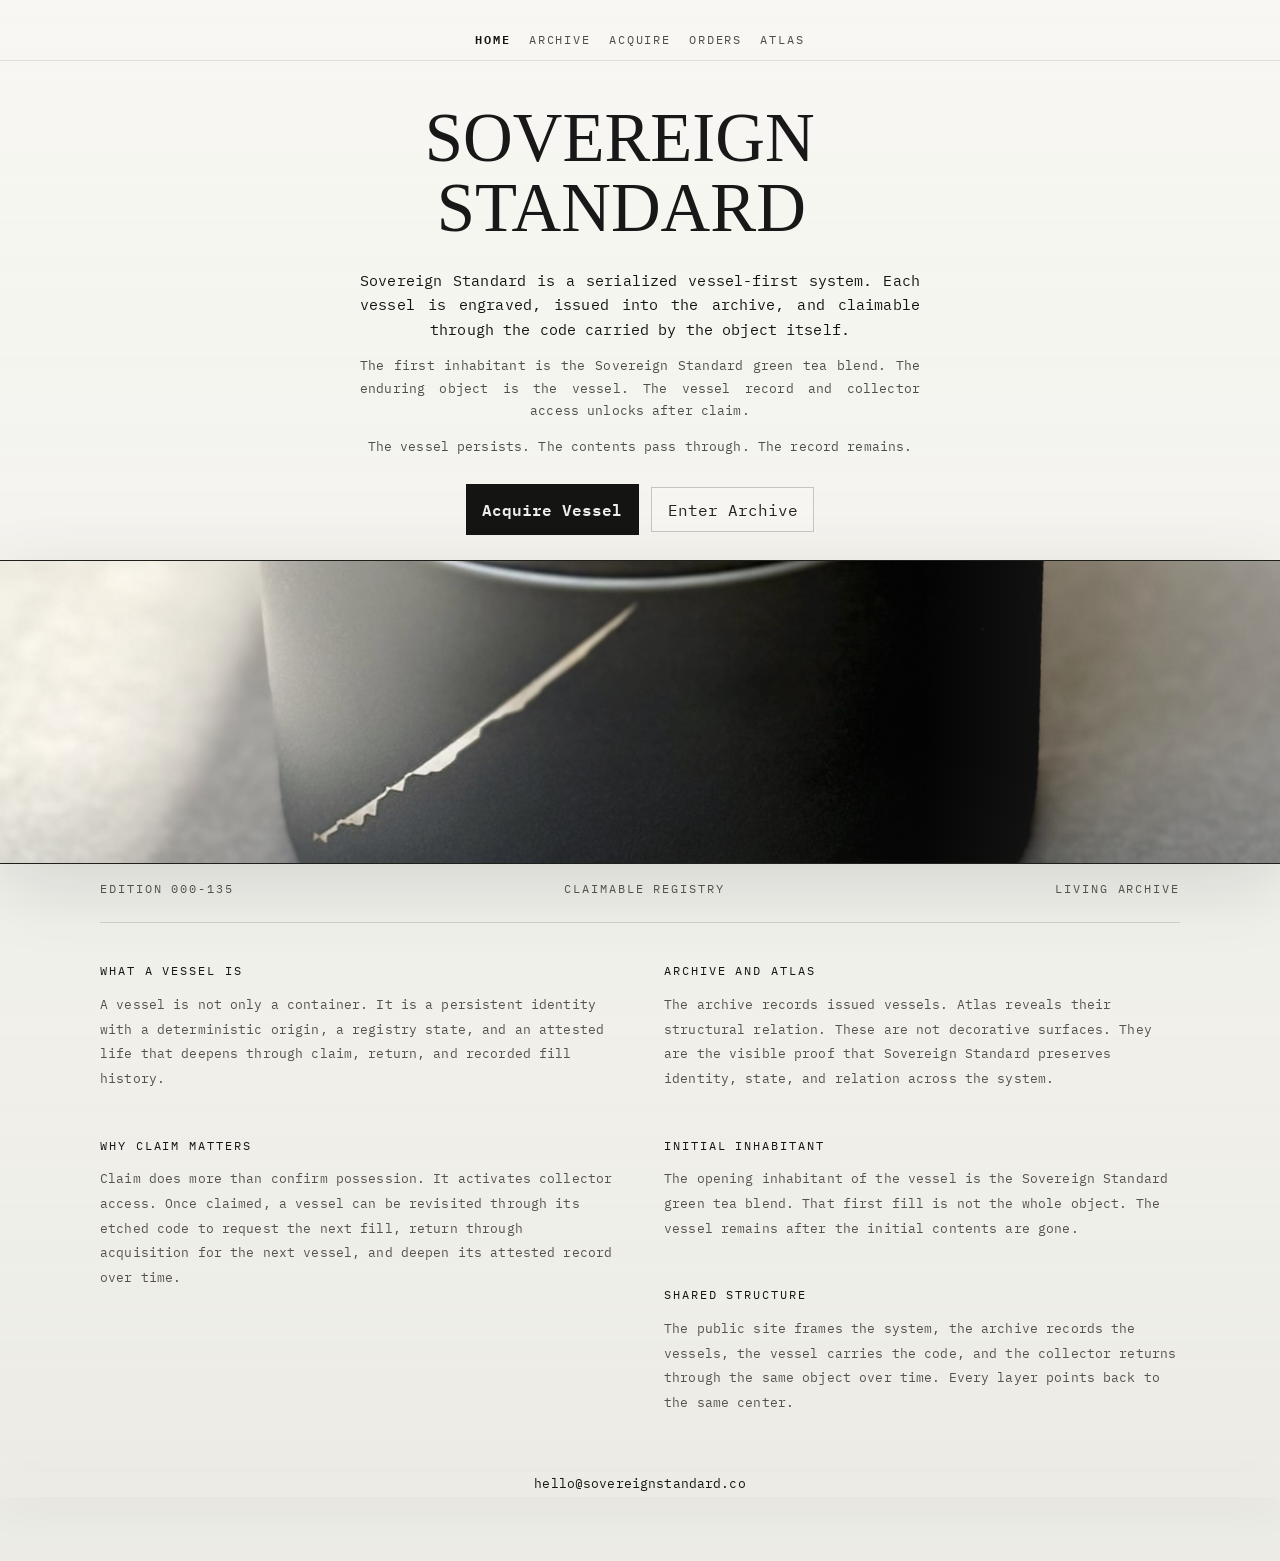
==== commit ea0bdac3: "Publish site from private source" ====
--- a/index.html
+++ b/index.html
@@ -24,7 +24,7 @@
   <meta name="twitter:title" content="Sovereign Standard">
   <meta name="twitter:description" content="Serialized engraved vessels issued into a living archive. Claim a Sovereign Standard vessel, continue through future fills, and deepen its attested record over time.">
   <meta name="twitter:image" content="https://sovereignstandard.co/assets/social-preview.svg">
-  <meta name="theme-color" content="#000000">
+  <meta name="theme-color" content="#efeee8">
   <script>
     (() => {
       try {
@@ -50,52 +50,50 @@
   <link rel="stylesheet" href="style.css">
 </head>
 <body data-page="index">
-  <main class="landing-page" aria-label="Sovereign Standard" data-fluid-root>
-    <nav class="top-links site-object-nav" aria-label="Primary">
+  <main class="landing-page landing-page-soft" aria-label="Sovereign Standard" data-fluid-root>
+    <nav class="top-links site-object-nav soft-object-nav" aria-label="Primary">
       <a href="index.html" class="landing-link nav-active" aria-current="page">Home</a>
       <a href="archive.html" class="landing-link" data-nav-kind="enter-archive">Archive</a>
       <a href="purchase.html" class="landing-link">Acquire</a>
       <a href="orders.html" class="landing-link">Orders</a>
       <a href="atlas.html" class="landing-link">Atlas</a>
     </nav>
-    <section class="landing-hero" aria-label="Vessel introduction">
-      <div class="landing-hero-copy">
+
+    <section class="soft-hero" aria-label="Vessel introduction">
+      <div class="soft-hero-lockup">
         <img
-          src="assets/sovereign-standard-lockup.png"
+          src="assets/sovereign-standard-lockup.svg"
           alt="Sovereign Standard"
-          class="site-object-lockup"
+          class="site-object-lockup soft-object-lockup"
           width="700"
-          height="700"
+          height="210"
         >
-        <div class="landing-brief landing-copy-block">
-          <p>Sovereign Standard is a serialized vessel-first system. Each vessel is engraved, issued into the archive, and claimable through the code carried by the object itself.</p>
-          <p>The first inhabitant is the Sovereign Standard green tea blend. The enduring object is the vessel. The vessel record and collector access unlocks after claim.</p>
-          <p>The vessel persists. The contents pass through. The record remains.</p>
-        </div>
-        <div class="landing-hero-actions" aria-label="Primary actions">
-          <a class="landing-archive-button landing-action-primary" href="purchase.html">Acquire Vessel</a>
-          <a class="landing-archive-button" href="archive.html" data-nav-kind="enter-archive">Enter Archive</a>
-        </div>
       </div>
-      <div class="landing-object-stage" aria-label="Sovereign Standard vessel">
-        <figure class="landing-object-image landing-object-image-primary">
-          <img src="assets/unit-image-ref-3.jpeg" alt="Engraved Sovereign Standard vessel" width="2757" height="2757">
-        </figure>
-        <figure class="landing-object-image landing-object-image-detail">
-          <img src="assets/unit-image-ref-2.jpeg" alt="Sovereign Standard green tea blend" width="3023" height="3023">
-        </figure>
-        <div class="landing-sigil-orbit" aria-hidden="true">
-          <img src="assets/sigil-sequence.gif" alt="">
-        </div>
-        <div class="landing-object-readout" aria-label="Edition status">
-          <span>Edition 000-135</span>
-          <span>Claimable Registry</span>
-          <span>Living Archive</span>
-        </div>
+
+      <div class="soft-hero-copy landing-copy-block">
+        <p>Sovereign Standard is a serialized vessel-first system. Each vessel is engraved, issued into the archive, and claimable through the code carried by the object itself.</p>
+        <p>The first inhabitant is the Sovereign Standard green tea blend. The enduring object is the vessel. The vessel record and collector access unlocks after claim.</p>
+        <p>The vessel persists. The contents pass through. The record remains.</p>
+      </div>
+
+      <div class="soft-hero-actions" aria-label="Primary actions">
+        <a class="landing-archive-button landing-action-primary soft-action-primary" href="purchase.html">Acquire Vessel</a>
+        <a class="landing-archive-button soft-action-secondary" href="archive.html" data-nav-kind="enter-archive">Enter Archive</a>
+      </div>
+
+      <figure class="soft-object-band">
+        <img src="assets/unit-image-ref-1.jpeg" alt="Engraved Sovereign Standard vessel" width="2786" height="2786">
+      </figure>
+
+      <div class="soft-object-readout" aria-label="Edition status">
+        <span>Edition 000-135</span>
+        <span>Claimable Registry</span>
+        <span>Living Archive</span>
       </div>
     </section>
-    <section class="panel section-stack landing-brief landing-system-section" aria-label="System structure">
-      <div class="standard-unit-grid">
+
+    <section class="soft-system-section landing-brief" aria-label="System structure">
+      <div class="standard-unit-grid soft-system-grid">
         <article class="standard-unit-block">
           <h3>What A Vessel Is</h3>
           <p>A vessel is not only a container. It is a persistent identity with a deterministic origin, a registry state, and an attested life that deepens through claim, return, and recorded fill history.</p>
@@ -118,7 +116,8 @@
         </article>
       </div>
     </section>
-    <section class="panel section-stack landing-brief site-contact site-contact-centered" aria-label="Contact">
+
+    <section class="panel section-stack landing-brief site-contact site-contact-centered soft-contact" aria-label="Contact">
       <a class="site-contact-link" href="mailto:hello@sovereignstandard.co">hello@sovereignstandard.co</a>
     </section>
   </main>
--- a/style.css
+++ b/style.css
@@ -1,13 +1,13 @@
 @import url("https://fonts.googleapis.com/css2?family=IBM+Plex+Mono:wght@400;500;600&display=swap");
 
 :root {
-  --bg: #f8f7f2;
-  --panel: rgba(255, 255, 252, 0.88);
-  --panel-2: #f0f3eb;
-  --line: #d1d1c7;
-  --text: #111111;
-  --muted: #5f5f5f;
-  --accent: #111111;
+  --bg: #efeee8;
+  --panel: rgba(255, 255, 252, 0.56);
+  --panel-2: #e9e9e1;
+  --line: rgba(20, 20, 18, 0.16);
+  --text: #141412;
+  --muted: #55524c;
+  --accent: #141412;
   --leaf: #778a58;
   --paper: #fbfaf4;
   --smoke: #e4e4dc;
@@ -40,8 +40,7 @@
   margin: 0;
   min-height: 100%;
   background:
-    radial-gradient(circle at 18% 6%, rgba(119, 138, 88, 0.1), transparent 29rem),
-    linear-gradient(115deg, rgba(255, 255, 255, 0.7), rgba(240, 239, 231, 0.46) 48%, rgba(255, 255, 255, 0.82)),
+    linear-gradient(180deg, rgba(255, 255, 252, 0.54), rgba(235, 235, 228, 0.72)),
     var(--bg);
   color: var(--text);
   font-family: var(--mono-sans);
@@ -49,6 +48,10 @@
 
 body {
   min-height: 100vh;
+}
+
+[hidden] {
+  display: none !important;
 }
 
 body::before {
@@ -57,12 +60,12 @@
   inset: 0;
   z-index: -1;
   pointer-events: none;
-  opacity: 0.52;
+  opacity: 0.22;
   background-image:
     linear-gradient(rgba(17, 17, 17, 0.025) 1px, transparent 1px),
     linear-gradient(90deg, rgba(17, 17, 17, 0.02) 1px, transparent 1px);
-  background-size: 42px 42px;
-  mask-image: linear-gradient(to bottom, #000, transparent 72%);
+  background-size: 56px 56px;
+  mask-image: linear-gradient(to bottom, #000, transparent 58%);
 }
 
 html.has-pending-nav body {
@@ -262,7 +265,8 @@
   gap: var(--space-4);
   margin-bottom: var(--space-5);
   padding: 0.7rem 0;
-  border-bottom: 1px solid rgba(17, 17, 17, 0.08);
+  border-bottom: 1px solid rgba(20, 20, 18, 0.1);
+  color: #4f4d48;
 }
 
 .site-object-lockup {
@@ -478,6 +482,164 @@
   text-transform: uppercase;
 }
 
+.landing-page-soft {
+  max-width: none;
+  padding-bottom: 64px;
+  padding-left: 0;
+  padding-right: 0;
+  color: #141412;
+  overflow-x: hidden;
+}
+
+body[data-page="index"],
+body[data-page="index-alt"] {
+  background:
+    linear-gradient(180deg, rgba(255, 255, 252, 0.54), rgba(235, 235, 228, 0.72)),
+    #efeee8;
+}
+
+body[data-page="index"]::before,
+body[data-page="index-alt"]::before {
+  opacity: 0.22;
+  background-size: 56px 56px;
+  mask-image: linear-gradient(to bottom, #000, transparent 58%);
+}
+
+.soft-object-nav {
+  border-bottom-color: rgba(20, 20, 18, 0.1);
+  color: #4f4d48;
+  margin-bottom: var(--space-3);
+}
+
+.soft-hero {
+  width: 100%;
+  display: grid;
+  justify-items: center;
+  gap: clamp(0.72rem, 1.35vw, 1rem);
+  padding-top: clamp(0rem, 0.85vw, 0.7rem);
+}
+
+.soft-hero-lockup {
+  display: grid;
+  justify-items: center;
+  width: min(100%, 640px);
+}
+
+.soft-object-lockup {
+  width: clamp(300px, 45vw, 560px);
+  filter: contrast(0.94);
+}
+
+.soft-hero-copy {
+  width: min(100%, 70ch);
+  justify-self: center;
+  text-align: justify;
+  text-align-last: center;
+  color: #4f4d48;
+  line-height: 1.76;
+}
+
+.soft-hero-copy > p:first-child {
+  color: #141412;
+}
+
+.soft-hero-copy > p {
+  margin-bottom: var(--space-3);
+}
+
+.soft-hero-copy > p:last-child {
+  margin-bottom: 0;
+}
+
+.soft-hero-actions {
+  display: flex;
+  align-items: center;
+  justify-content: center;
+  gap: var(--space-3);
+  flex-wrap: wrap;
+  margin-top: var(--space-2);
+}
+
+.soft-action-primary {
+  background: #141412;
+  border-color: #141412;
+  color: #efeee8;
+}
+
+.soft-action-secondary {
+  background: rgba(255, 255, 252, 0.22);
+  border-color: rgba(20, 20, 18, 0.22);
+  color: #25231f;
+}
+
+.soft-object-band {
+  position: relative;
+  width: 100%;
+  aspect-ratio: 16 / 3.8;
+  margin: var(--space-2) 0 0;
+  overflow: hidden;
+  background: #22221f;
+  border-top: 1px solid rgba(20, 20, 18, 0.18);
+  border-bottom: 1px solid rgba(20, 20, 18, 0.18);
+  box-shadow: 0 22px 70px rgba(20, 20, 18, 0.12);
+}
+
+.soft-object-band::after {
+  content: "";
+  position: absolute;
+  inset: 0;
+  pointer-events: none;
+  background:
+    linear-gradient(90deg, rgba(239, 238, 232, 0.34), transparent 28%, transparent 72%, rgba(239, 238, 232, 0.18)),
+    linear-gradient(180deg, transparent 62%, rgba(20, 20, 18, 0.18));
+}
+
+.soft-object-band img {
+  width: 100%;
+  height: 100%;
+  display: block;
+  object-fit: cover;
+  object-position: 50% 64%;
+  filter: saturate(0.78) contrast(0.98) brightness(1.03);
+}
+
+.soft-object-readout {
+  width: min(calc(100% - 48px), 1080px);
+  display: flex;
+  justify-content: space-between;
+  gap: var(--space-3);
+  padding-bottom: var(--space-5);
+  border-bottom: 1px solid rgba(20, 20, 18, 0.14);
+  color: #58554e;
+  font-size: var(--step--1);
+  line-height: 1.5;
+  letter-spacing: 0.16em;
+  text-transform: uppercase;
+}
+
+.soft-system-section {
+  width: min(calc(100% - 48px), 1080px);
+  margin-top: var(--space-6);
+  margin-bottom: var(--space-6);
+}
+
+.soft-system-grid {
+  border: 0;
+}
+
+.soft-system-grid .standard-unit-block {
+  border-color: rgba(20, 20, 18, 0.14);
+  background: transparent;
+}
+
+.soft-system-grid .standard-unit-block p {
+  color: #55524c;
+}
+
+.soft-contact {
+  color: #4f4d48;
+}
+
 .landing-hero-actions {
   display: flex;
   align-items: center;
@@ -673,14 +835,14 @@
   border: 1px solid var(--line);
   border-radius: 0;
   padding: calc(var(--space-5) - 0.1rem) var(--space-5);
-  box-shadow: 0 12px 34px rgba(17, 17, 17, 0.035);
+  box-shadow: 0 14px 42px rgba(20, 20, 18, 0.045);
   backdrop-filter: blur(10px);
 }
 
 .archive-page,
 .artifact-page {
   width: 100%;
-  max-width: 1440px;
+  max-width: 1320px;
   margin: 0 auto;
   padding: 18px 24px 44px;
   font-family: var(--mono-sans);
@@ -1129,16 +1291,37 @@
 
 .purchase-sequence-stage {
   width: 100%;
-  aspect-ratio: 1 / 1;
   overflow: hidden;
   flex: 0 0 auto;
 }
 
+.purchase-polaroid {
+  margin: 0;
+  display: grid;
+  gap: var(--space-3);
+  padding: 0.72rem 0.72rem 1.05rem;
+  background: #ffffff;
+  border: 1px solid rgba(17, 17, 17, 0.08);
+  box-shadow: 0 18px 42px rgba(17, 17, 17, 0.07);
+}
+
 .purchase-sequence-stage img {
   width: 100%;
-  height: 100%;
+  aspect-ratio: 1 / 1;
+  height: auto;
   object-fit: cover;
   display: block;
+}
+
+.purchase-polaroid figcaption {
+  min-height: 2.25rem;
+  display: flex;
+  align-items: center;
+  color: var(--text);
+  font-family: var(--mono-sans);
+  font-size: var(--step--1);
+  line-height: 1.5;
+  letter-spacing: 0.04em;
 }
 
 .order-form {
@@ -1338,10 +1521,26 @@
   margin-top: 0;
 }
 
+body[data-page="unit"] .artifact-page {
+  max-width: 1500px;
+}
+
+.unit-control-header {
+  display: grid;
+  gap: var(--space-2);
+  padding-bottom: var(--space-4);
+}
+
+.unit-control-header .page-title {
+  font-size: clamp(1.9rem, 4vw, 4.9rem);
+  line-height: 0.95;
+  letter-spacing: 0.16em;
+}
+
 .unit-detail-row {
   display: grid;
   grid-template-columns: minmax(0, 1.15fr) minmax(320px, 0.85fr);
-  gap: 0;
+  gap: var(--space-4);
   align-items: stretch;
 }
 
@@ -1351,25 +1550,107 @@
   margin: 0;
 }
 
+.unit-access-placeholder {
+  position: relative;
+  min-height: clamp(260px, 28vw, 390px);
+  padding: var(--space-5);
+  background:
+    linear-gradient(rgba(17, 17, 17, 0.022) 1px, transparent 1px),
+    linear-gradient(90deg, rgba(17, 17, 17, 0.018) 1px, transparent 1px),
+    rgba(255, 255, 252, 0.46);
+  background-size: 28px 28px;
+  border: 1px solid var(--line);
+  box-shadow: none;
+  align-content: start;
+}
+
+.unit-access-placeholder::after {
+  content: "";
+  position: absolute;
+  inset: var(--space-4);
+  pointer-events: none;
+  border: 1px solid rgba(17, 17, 17, 0.14);
+}
+
+.unit-access-placeholder h2 {
+  position: relative;
+  z-index: 1;
+  width: fit-content;
+  padding-right: var(--space-3);
+  background: var(--paper);
+}
+
 .continuation-history-head {
   margin-top: var(--space-4);
 }
 
 .unit-identity-grid {
   display: grid;
-  grid-template-columns: minmax(280px, 0.95fr) minmax(0, 1.25fr);
+  grid-template-columns: minmax(260px, 0.78fr) minmax(260px, 0.88fr) minmax(0, 1.34fr);
   gap: var(--space-4);
-  align-items: start;
+  align-items: stretch;
+}
+
+.unit-control-visual {
+  margin: 0;
+  min-width: 0;
+  display: grid;
+  gap: var(--space-3);
+  align-content: start;
+  padding: 0.7rem 0.7rem 1rem;
+  background: #ffffff;
+  border: 1px solid rgba(17, 17, 17, 0.08);
+  box-shadow: 0 18px 46px rgba(17, 17, 17, 0.07);
+}
+
+.unit-control-visual img {
+  display: block;
+  width: 100%;
+  aspect-ratio: 1 / 1;
+  object-fit: contain;
+  background:
+    linear-gradient(rgba(17, 17, 17, 0.035) 1px, transparent 1px),
+    linear-gradient(90deg, rgba(17, 17, 17, 0.03) 1px, transparent 1px),
+    #fbfaf4;
+  background-size: 24px 24px;
+  padding: clamp(1.3rem, 3vw, 2.4rem);
+}
+
+.unit-control-visual figcaption {
+  min-height: 2.2rem;
+  display: flex;
+  align-items: center;
+  color: var(--text);
+  font-size: var(--step--1);
+  line-height: 1.5;
+  letter-spacing: 0.12em;
+  text-transform: uppercase;
 }
 
 .unit-threshold-panel {
-  padding-right: var(--space-2);
+  position: relative;
+  min-height: 100%;
+  align-content: end;
+  padding: var(--space-5);
+  border: 1px solid var(--line);
+  background:
+    linear-gradient(145deg, rgba(255, 255, 255, 0.78), rgba(255, 255, 255, 0.32)),
+    var(--paper);
+}
+
+.unit-threshold-panel::before {
+  content: "";
+  position: absolute;
+  inset: 0;
+  pointer-events: none;
+  border-top: 3px solid var(--text);
+  opacity: 0.9;
 }
 
 .unit-summary-grid {
   display: grid;
   grid-template-columns: repeat(3, minmax(0, 1fr));
-  gap: 0;
+  gap: var(--space-2);
 }
 
 .unit-summary-card {
@@ -1378,6 +1659,8 @@
   display: grid;
   gap: var(--space-2);
   min-height: 110px;
+  align-content: space-between;
+  background: rgba(255, 255, 255, 0.46);
 }
 
 .unit-summary-card-wide {
@@ -1400,6 +1683,12 @@
   letter-spacing: 0.01em;
 }
 
+.unit-summary-card:first-child .unit-summary-value {
+  font-size: clamp(1.6rem, 3vw, 2.8rem);
+  line-height: 1;
+  letter-spacing: 0.08em;
+}
+
 .unit-entry-panel,
 .holder-panel {
   display: grid;
@@ -1421,7 +1710,7 @@
 
 .entry-access-shell {
   display: grid;
-  grid-template-columns: minmax(220px, 0.72fr) minmax(0, 1fr);
+  grid-template-columns: minmax(220px, 0.72fr);
   gap: var(--space-4);
   align-items: start;
 }
@@ -1467,7 +1756,7 @@
   grid-template-columns: minmax(0, 1fr);
   gap: var(--space-3);
   align-items: start;
-  width: min(100%, 380px);
+  width: min(100%, 460px);
   max-width: 100%;
 }
 
@@ -1539,15 +1828,16 @@
 
 .state-label {
   color: var(--text);
-  font-size: clamp(1rem, 1.8vw, 1.2rem);
+  font-size: clamp(1.45rem, 3vw, 2.8rem);
+  line-height: 1.06;
   letter-spacing: 0.18em;
   text-transform: uppercase;
 }
 
 .state-detail {
-  color: var(--text);
+  color: var(--muted);
   font-size: var(--step-0);
-  line-height: 1.8;
+  line-height: 1.85;
 }
 
 .claim-actions {
@@ -1591,7 +1881,9 @@
 html:has(body[data-page="atlas"]),
 body[data-page="atlas"] {
   min-height: 100%;
-  background: #ffffff;
+  background:
+    linear-gradient(180deg, rgba(255, 255, 252, 0.54), rgba(235, 235, 228, 0.72)),
+    var(--bg);
   overflow-x: hidden;
   overflow-y: auto;
 }
@@ -1604,8 +1896,8 @@
   display: block;
   min-height: 100dvh;
   padding: 18px 24px 44px;
-  color: #000000;
-  background: #ffffff;
+  color: var(--text);
+  background: transparent;
   overflow: visible;
 }
 
@@ -1614,11 +1906,11 @@
 }
 
 .atlas-screen .site-object-nav .nav {
-  color: rgba(0, 0, 0, 0.58);
+  color: var(--muted);
 }
 
 .atlas-screen .site-object-nav .nav-active {
-  color: #000000;
+  color: var(--text);
 }
 
 .atlas-header {
@@ -1629,7 +1921,7 @@
 }
 
 .atlas-header .page-title {
-  color: #000000;
+  color: var(--text);
 }
 
 .atlas-title-block::after {
@@ -1637,7 +1929,7 @@
   display: block;
   width: 100%;
   margin-top: var(--space-5);
-  border-bottom: 1px solid #b8b8b8;
+  border-bottom: 1px solid var(--line);
 }
 
 .atlas-header-row {
@@ -2149,6 +2441,7 @@
 
 body[data-page="unit"] #artifact-grid {
   margin-top: 0;
+  gap: var(--space-4);
 }
 
 .artifact-figure {
@@ -2157,16 +2450,30 @@
 }
 
 body[data-page="unit"] #artifact-grid .artifact-figure {
-  padding: 0;
+  padding: 0.72rem 0.72rem 1rem;
+  background: #ffffff;
+  border: 1px solid rgba(17, 17, 17, 0.08);
+  box-shadow: 0 18px 42px rgba(17, 17, 17, 0.055);
 }
 
 .artifact-figure h3 {
   margin-left: 0;
-  padding: 0.2rem 0 0 0.5rem;
+  order: 2;
+  padding: 0 0 0 0.1rem;
   font-weight: 400;
   font-size: var(--step--1);
+  line-height: 1.5;
   letter-spacing: 0.16em;
   text-transform: uppercase;
+}
+
+body[data-page="unit"] #artifact-grid .artifact-figure img {
+  border: 0;
+  background:
+    linear-gradient(rgba(17, 17, 17, 0.035) 1px, transparent 1px),
+    linear-gradient(90deg, rgba(17, 17, 17, 0.03) 1px, transparent 1px),
+    #fbfaf4;
+  background-size: 22px 22px;
 }
 
 #gallery {
@@ -2258,6 +2565,7 @@
   height: 100%;
   padding: 0;
   background: transparent;
+  position: relative;
   transition: background-color 120ms ease;
 }
 
@@ -2295,11 +2603,11 @@
 
 .artifact-card img {
   display: block;
-  width: 100%;
+  width: 82%;
   aspect-ratio: 1 / 1;
   height: auto;
   object-fit: contain;
-  margin: 0 auto 12px;
+  margin: 0 auto;
   border: 0;
   background: transparent;
   transition: filter 160ms ease, opacity 160ms ease, transform 180ms ease;
@@ -2365,10 +2673,17 @@
 }
 
 .artifact-card-meta {
-  display: grid;
-  gap: var(--space-1);
-  justify-items: center;
-  padding-bottom: var(--space-3);
+  position: absolute;
+  right: var(--space-2);
+  bottom: var(--space-2);
+  left: var(--space-2);
+  z-index: 1;
+  display: flex;
+  align-items: center;
+  justify-content: space-between;
+  gap: var(--space-2);
+  min-width: 0;
+  pointer-events: none;
 }
 
 .artifact-card-meta span {
@@ -2515,6 +2830,19 @@
     min-height: clamp(420px, 82vw, 640px);
   }
 
+  .soft-hero {
+    width: 100%;
+  }
+
+  .soft-object-band {
+    aspect-ratio: 16 / 5.2;
+  }
+
+  .soft-hero-copy {
+    text-align: left;
+    text-align-last: left;
+  }
+
   .entry-access-shell,
   .holder-status-grid,
   .unit-identity-grid,
@@ -2522,6 +2850,10 @@
     grid-template-columns: 1fr;
   }
 
+  .unit-control-visual {
+    max-width: 460px;
+  }
+
   .unit-summary-grid {
     grid-template-columns: repeat(2, minmax(0, 1fr));
   }
@@ -2583,6 +2915,15 @@
     width: 40%;
   }
 
+  .soft-object-lockup {
+    width: min(100%, 420px);
+  }
+
+  .soft-object-readout {
+    flex-direction: column;
+    gap: 0.35rem;
+  }
+
   .landing-copy-block {
     width: 100%;
   }
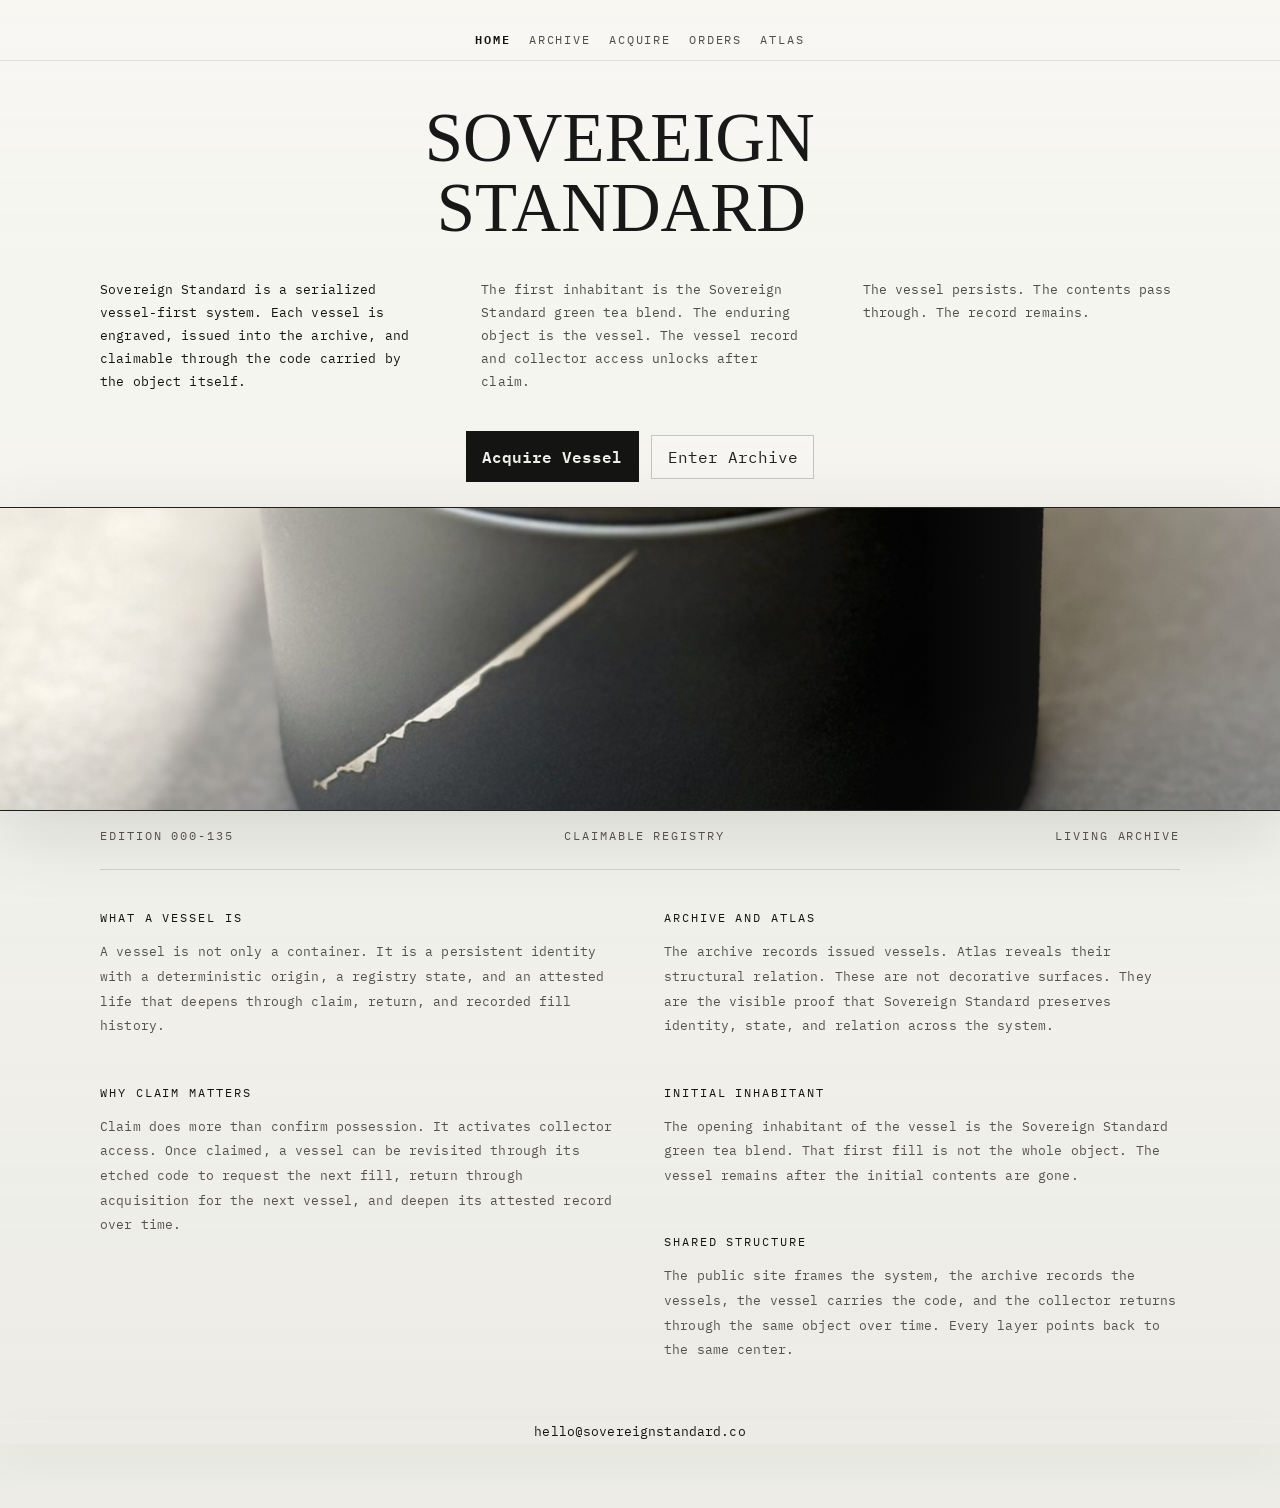
==== commit d411bd98: "Publish site from private source" ====
--- a/index.html
+++ b/index.html
@@ -70,10 +70,16 @@
         >
       </div>
 
-      <div class="soft-hero-copy landing-copy-block">
-        <p>Sovereign Standard is a serialized vessel-first system. Each vessel is engraved, issued into the archive, and claimable through the code carried by the object itself.</p>
-        <p>The first inhabitant is the Sovereign Standard green tea blend. The enduring object is the vessel. The vessel record and collector access unlocks after claim.</p>
-        <p>The vessel persists. The contents pass through. The record remains.</p>
+      <div class="soft-hero-copy">
+        <article>
+          <p>Sovereign Standard is a serialized vessel-first system. Each vessel is engraved, issued into the archive, and claimable through the code carried by the object itself.</p>
+        </article>
+        <article>
+          <p>The first inhabitant is the Sovereign Standard green tea blend. The enduring object is the vessel. The vessel record and collector access unlocks after claim.</p>
+        </article>
+        <article>
+          <p>The vessel persists. The contents pass through. The record remains.</p>
+        </article>
       </div>
 
       <div class="soft-hero-actions" aria-label="Primary actions">
--- a/style.css
+++ b/style.css
@@ -531,24 +531,25 @@
 }
 
 .soft-hero-copy {
-  width: min(100%, 70ch);
+  width: min(calc(100% - 48px), 1080px);
   justify-self: center;
-  text-align: justify;
-  text-align-last: center;
+  display: grid;
+  grid-template-columns: repeat(3, minmax(0, 1fr));
+  gap: clamp(2rem, 5vw, 5.5rem);
   color: #4f4d48;
-  line-height: 1.76;
-}
-
-.soft-hero-copy > p:first-child {
+  font-size: var(--step-0);
+  line-height: 1.78;
+  letter-spacing: 0.01em;
+  margin-top: var(--space-2);
+  margin-bottom: var(--space-3);
+}
+
+.soft-hero-copy article:first-child {
   color: #141412;
 }
 
-.soft-hero-copy > p {
-  margin-bottom: var(--space-3);
-}
-
-.soft-hero-copy > p:last-child {
-  margin-bottom: 0;
+.soft-hero-copy p {
+  margin: 0;
 }
 
 .soft-hero-actions {
@@ -2839,8 +2840,10 @@
   }
 
   .soft-hero-copy {
+    width: min(calc(100% - 48px), 1080px);
+    grid-template-columns: repeat(3, minmax(0, 1fr));
+    gap: clamp(1.25rem, 4vw, 2.25rem);
     text-align: left;
-    text-align-last: left;
   }
 
   .entry-access-shell,
@@ -2919,6 +2922,12 @@
     width: min(100%, 420px);
   }
 
+  .soft-hero-copy {
+    width: min(calc(100% - 32px), 620px);
+    grid-template-columns: 1fr;
+    gap: var(--space-4);
+  }
+
   .soft-object-readout {
     flex-direction: column;
     gap: 0.35rem;
